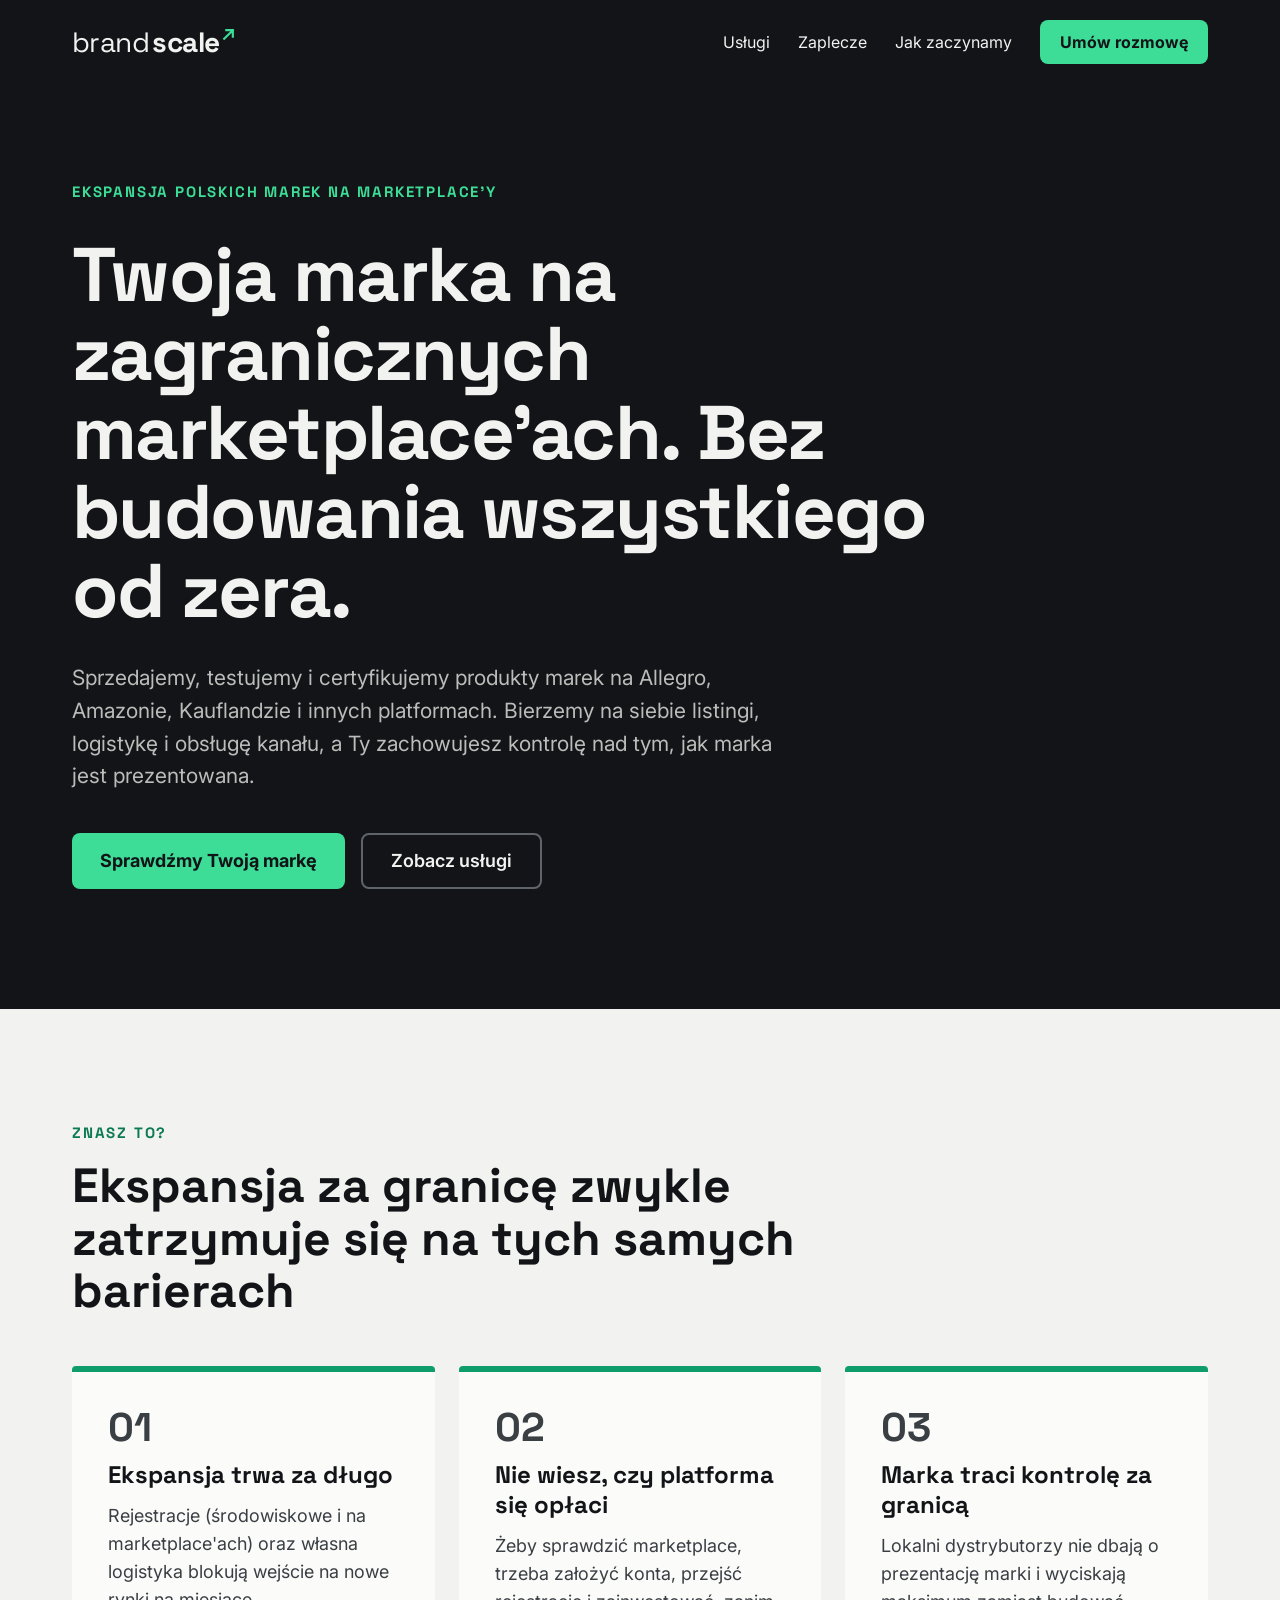
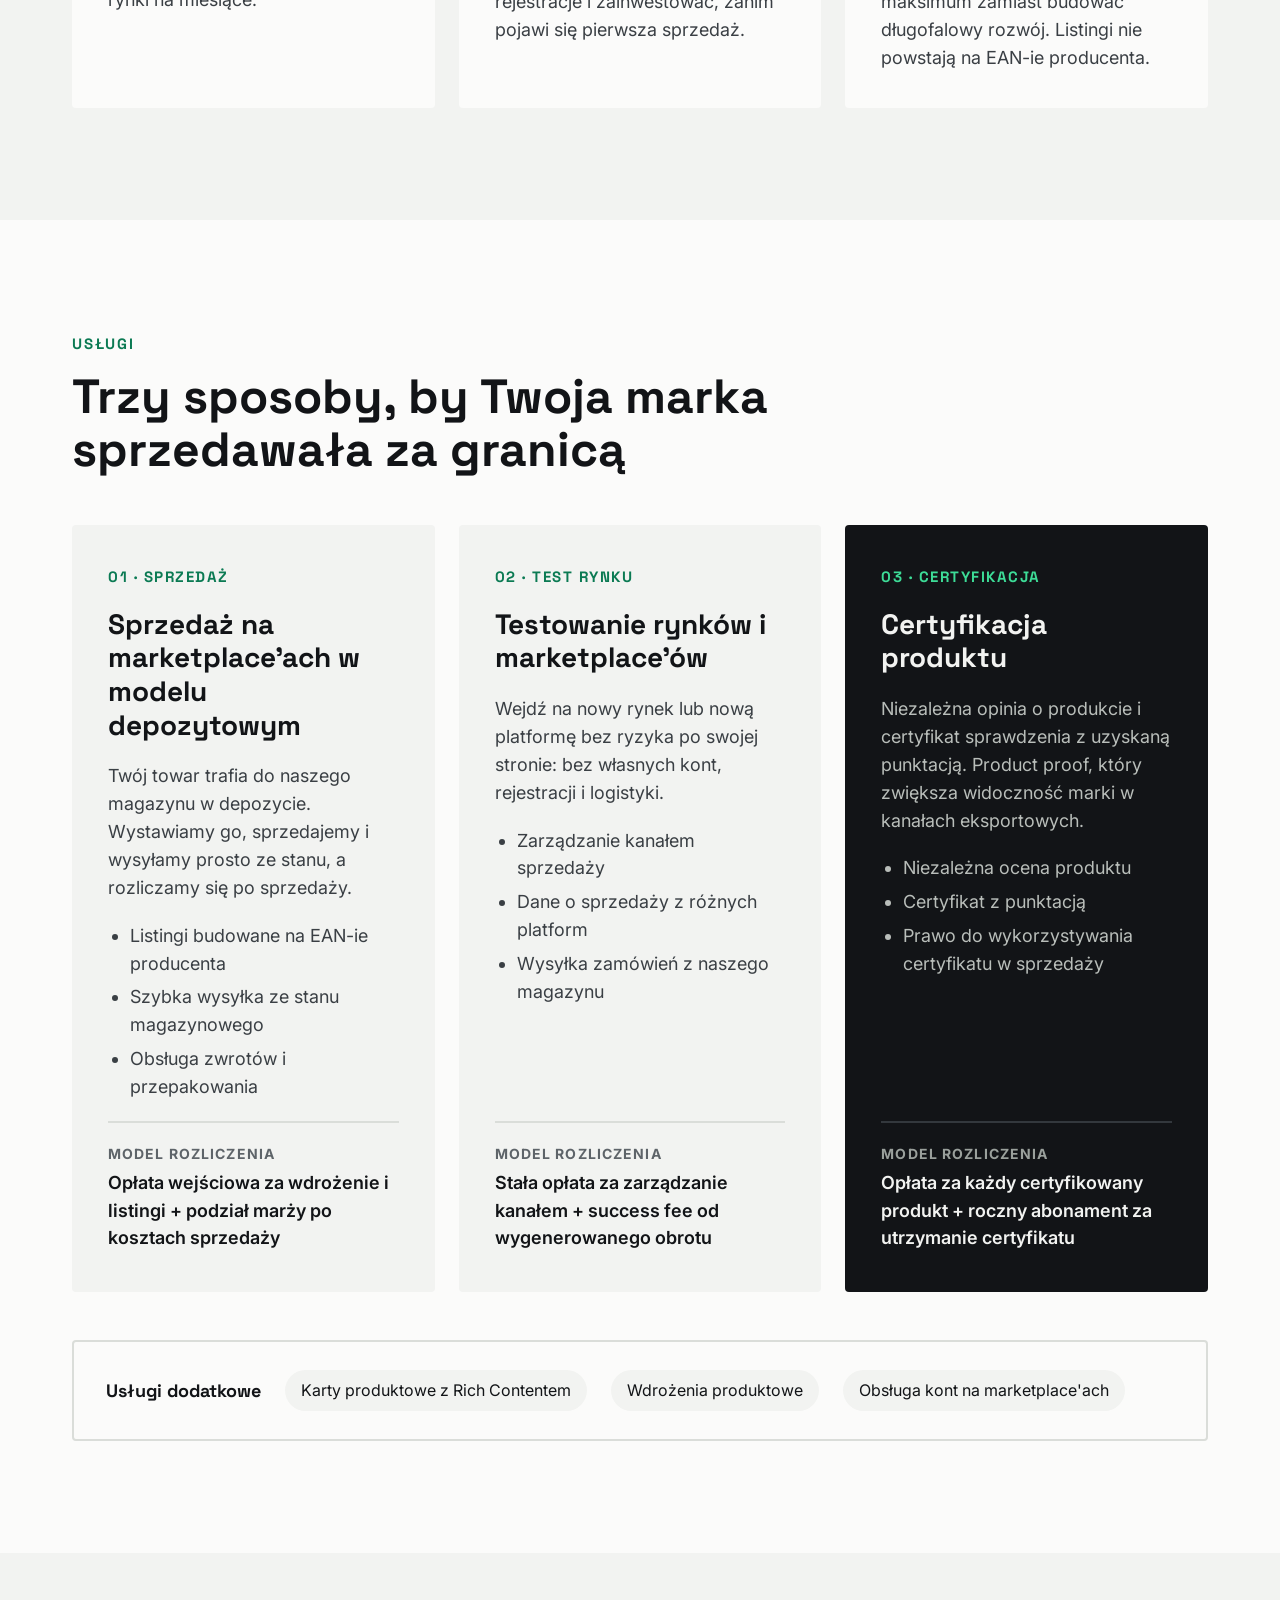
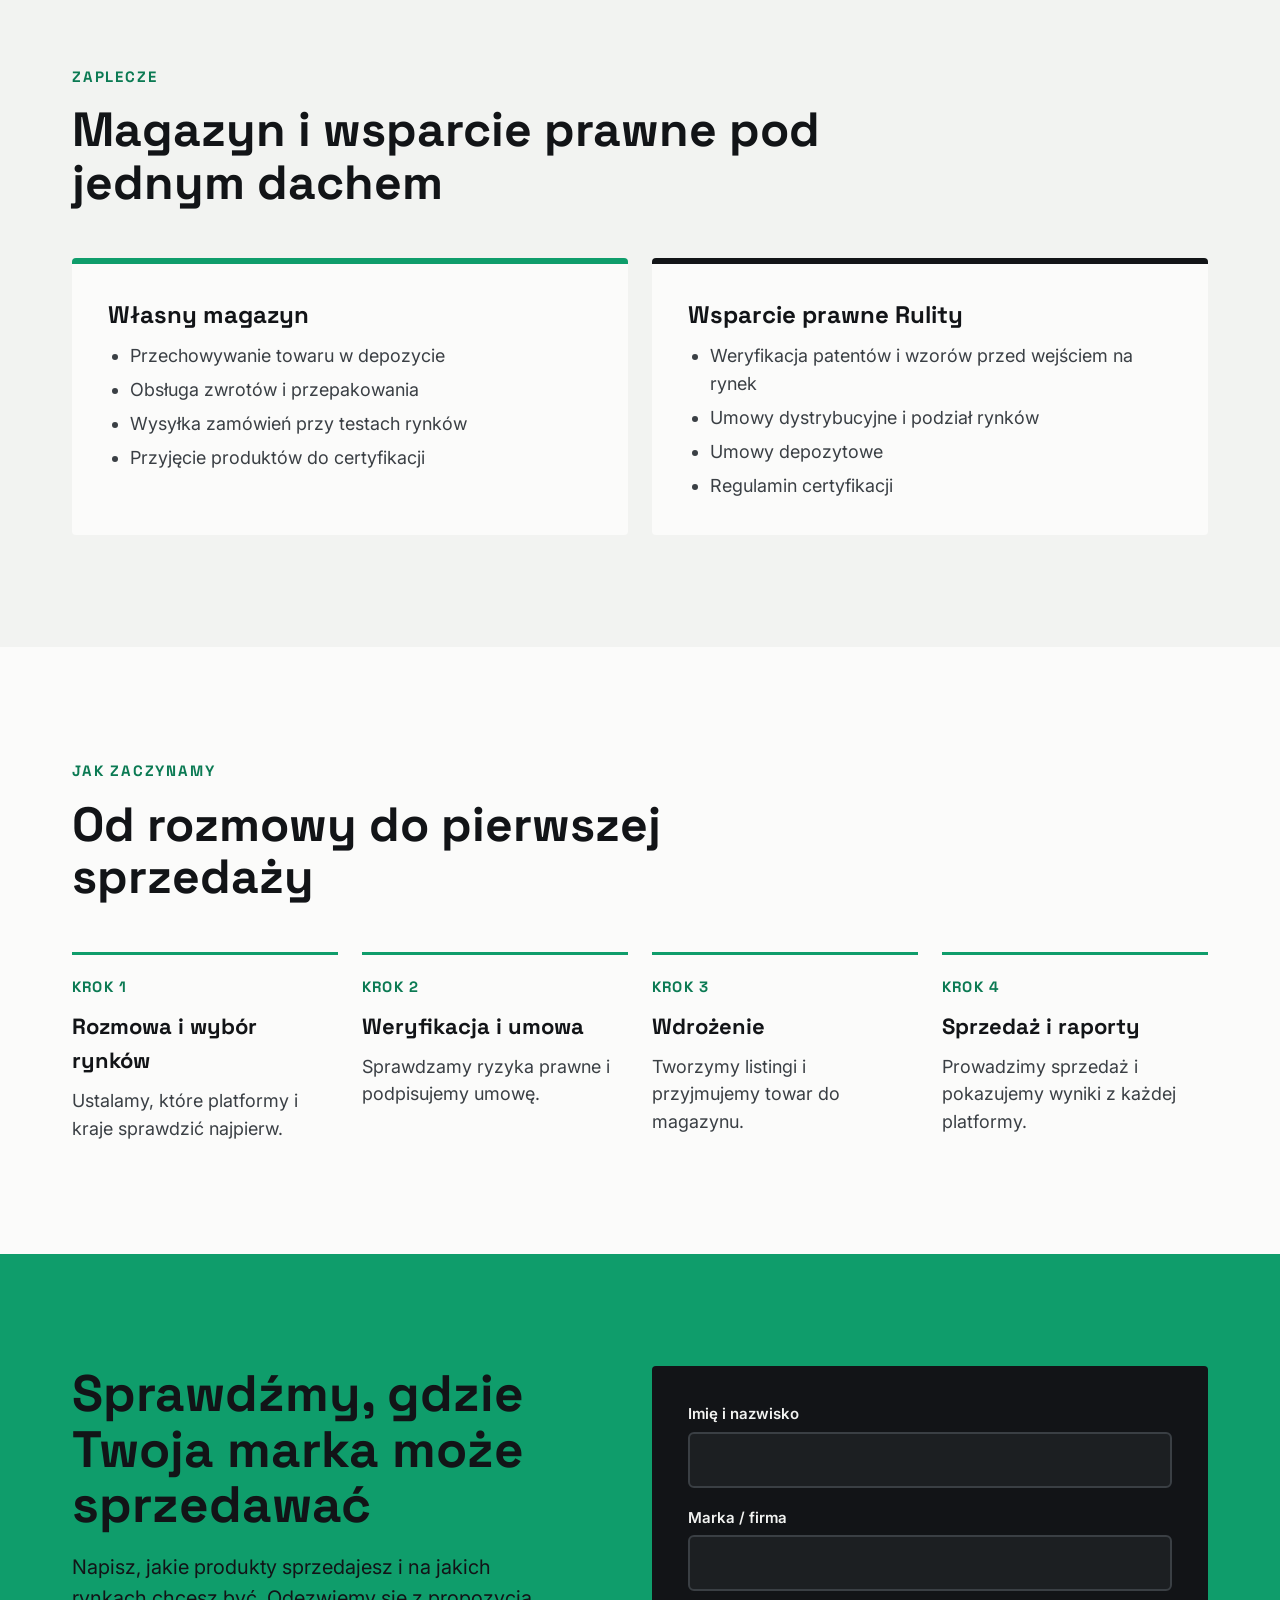
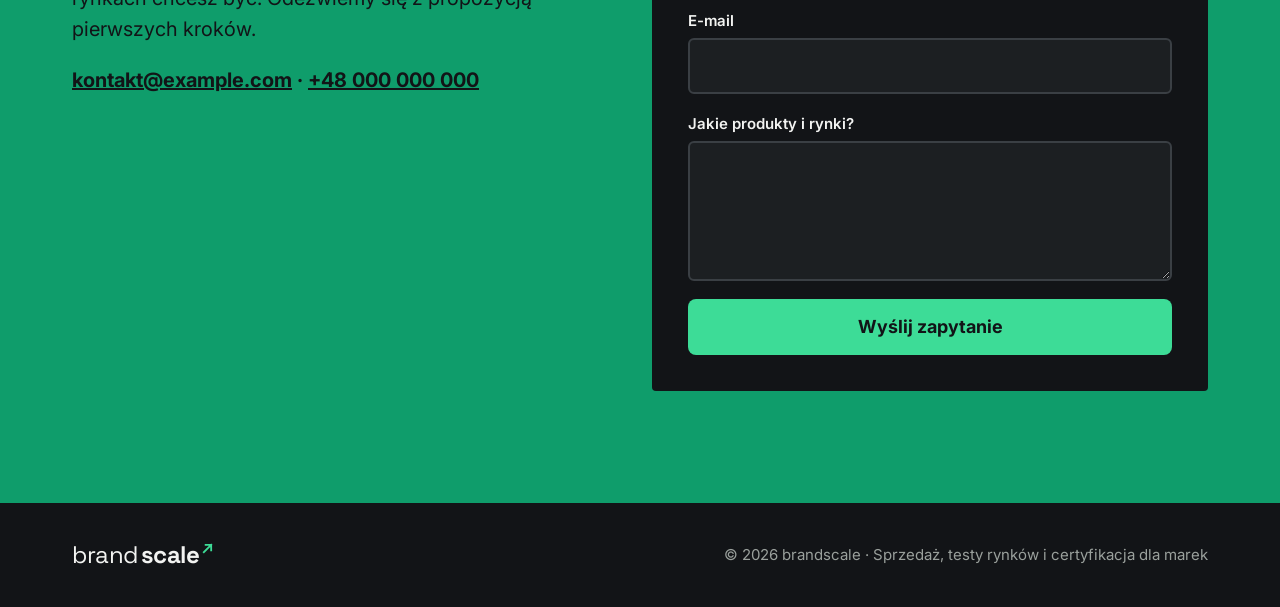
==== index.html @ 7dc653c4 "Add files via upload" ====
<!doctype html>
<html lang="pl">
<head>
  <meta charset="utf-8">
  <meta name="viewport" content="width=device-width, initial-scale=1">
  <title>brandscale – sprzedaż marek na zagranicznych marketplace'ach</title>
  <meta name="description" content="Sprzedajemy, testujemy i certyfikujemy produkty marek na Allegro, Amazonie, Kauflandzie i innych marketplace'ach. Listingi, logistyka i obsługa kanału po naszej stronie.">
  <link rel="icon" href="favicon.svg" type="image/svg+xml">
  <link rel="preconnect" href="https://fonts.googleapis.com">
  <link rel="preconnect" href="https://fonts.gstatic.com" crossorigin>
  <link rel="stylesheet" href="https://fonts.googleapis.com/css2?family=Inter:wght@400..700&family=Space+Grotesk:wght@400..700&display=swap">
  <link rel="stylesheet" href="styles.css">
</head>
<body>

<header class="site-header">
  <div class="container header-row">
    <a href="#top" class="logo" aria-label="brandscale – strona główna">
      <span class="logo-brand">brand</span><span class="logo-scale">scale</span>
      <svg class="logo-arrow" aria-hidden="true" viewBox="0 0 18 18"><path d="M3 15 L15 3 M6 3 H15 V12"/></svg>
    </a>
    <nav class="nav" aria-label="Menu główne">
      <a href="#uslugi">Usługi</a>
      <a href="#zaplecze">Zaplecze</a>
      <a href="#jak">Jak zaczynamy</a>
      <a href="#kontakt" class="btn btn-primary btn-sm">Umów rozmowę</a>
    </nav>
  </div>
</header>

<main>

  <section id="top" class="hero">
    <div class="container stack-lg">
      <p class="eyebrow eyebrow-light">Ekspansja polskich marek na marketplace'y</p>
      <h1>Twoja marka na zagranicznych marketplace'ach. Bez budowania wszystkiego od zera.</h1>
      <p class="hero-lead">Sprzedajemy, testujemy i certyfikujemy produkty marek na Allegro, Amazonie, Kauflandzie i innych platformach. Bierzemy na siebie listingi, logistykę i obsługę kanału, a Ty zachowujesz kontrolę nad tym, jak marka jest prezentowana.</p>
      <div class="btn-row">
        <a href="#kontakt" class="btn btn-primary">Sprawdźmy Twoją markę</a>
        <a href="#uslugi" class="btn btn-ghost">Zobacz usługi</a>
      </div>
    </div>
  </section>

  <section class="section" aria-labelledby="problem-h">
    <div class="container stack-xl">
      <div class="section-head">
        <p class="eyebrow">Znasz to?</p>
        <h2 id="problem-h">Ekspansja za granicę zwykle zatrzymuje się na tych samych barierach</h2>
      </div>
      <div class="grid grid-3">
        <div class="card">
          <p class="card-num">01</p>
          <h3>Ekspansja trwa za długo</h3>
          <p>Rejestracje (środowiskowe i na marketplace'ach) oraz własna logistyka blokują wejście na nowe rynki na miesiące.</p>
        </div>
        <div class="card">
          <p class="card-num">02</p>
          <h3>Nie wiesz, czy platforma się opłaci</h3>
          <p>Żeby sprawdzić marketplace, trzeba założyć konta, przejść rejestracje i zainwestować, zanim pojawi się pierwsza sprzedaż.</p>
        </div>
        <div class="card">
          <p class="card-num">03</p>
          <h3>Marka traci kontrolę za granicą</h3>
          <p>Lokalni dystrybutorzy nie dbają o prezentację marki i wyciskają maksimum zamiast budować długofalowy rozwój. Listingi nie powstają na EAN-ie producenta.</p>
        </div>
      </div>
    </div>
  </section>

  <section id="uslugi" class="section section-alt" aria-labelledby="uslugi-h">
    <div class="container stack-xl">
      <div class="section-head">
        <p class="eyebrow">Usługi</p>
        <h2 id="uslugi-h">Trzy sposoby, by Twoja marka sprzedawała za granicą</h2>
      </div>
      <div class="grid grid-3">

        <article class="service">
          <p class="service-tag">01 · Sprzedaż</p>
          <h3>Sprzedaż na marketplace'ach w modelu depozytowym</h3>
          <p>Twój towar trafia do naszego magazynu w depozycie. Wystawiamy go, sprzedajemy i wysyłamy prosto ze stanu, a rozliczamy się po sprzedaży.</p>
          <ul>
            <li>Listingi budowane na EAN-ie producenta</li>
            <li>Szybka wysyłka ze stanu magazynowego</li>
            <li>Obsługa zwrotów i przepakowania</li>
          </ul>
          <div class="pricing">
            <p class="pricing-label">Model rozliczenia</p>
            <p class="pricing-text">Opłata wejściowa za wdrożenie i listingi + podział marży po kosztach sprzedaży</p>
          </div>
        </article>

        <article class="service">
          <p class="service-tag">02 · Test rynku</p>
          <h3>Testowanie rynków i marketplace'ów</h3>
          <p>Wejdź na nowy rynek lub nową platformę bez ryzyka po swojej stronie: bez własnych kont, rejestracji i logistyki.</p>
          <ul>
            <li>Zarządzanie kanałem sprzedaży</li>
            <li>Dane o sprzedaży z różnych platform</li>
            <li>Wysyłka zamówień z naszego magazynu</li>
          </ul>
          <div class="pricing">
            <p class="pricing-label">Model rozliczenia</p>
            <p class="pricing-text">Stała opłata za zarządzanie kanałem + success fee od wygenerowanego obrotu</p>
          </div>
        </article>

        <article class="service service-dark">
          <p class="service-tag">03 · Certyfikacja</p>
          <h3>Certyfikacja produktu</h3>
          <p>Niezależna opinia o produkcie i certyfikat sprawdzenia z uzyskaną punktacją. Product proof, który zwiększa widoczność marki w kanałach eksportowych.</p>
          <ul>
            <li>Niezależna ocena produktu</li>
            <li>Certyfikat z punktacją</li>
            <li>Prawo do wykorzystywania certyfikatu w sprzedaży</li>
          </ul>
          <div class="pricing">
            <p class="pricing-label">Model rozliczenia</p>
            <p class="pricing-text">Opłata za każdy certyfikowany produkt + roczny abonament za utrzymanie certyfikatu</p>
          </div>
        </article>
      </div>

      <div class="extras">
        <p class="extras-title">Usługi dodatkowe</p>
        <p class="chip">Karty produktowe z Rich Contentem</p>
        <p class="chip">Wdrożenia produktowe</p>
        <p class="chip">Obsługa kont na marketplace'ach</p>
      </div>
    </div>
  </section>

  <section id="zaplecze" class="section" aria-labelledby="zaplecze-h">
    <div class="container stack-xl">
      <div class="section-head">
        <p class="eyebrow">Zaplecze</p>
        <h2 id="zaplecze-h">Magazyn i wsparcie prawne pod jednym dachem</h2>
      </div>
      <div class="grid grid-2">
        <div class="card">
          <h3>Własny magazyn</h3>
          <ul>
            <li>Przechowywanie towaru w depozycie</li>
            <li>Obsługa zwrotów i przepakowania</li>
            <li>Wysyłka zamówień przy testach rynków</li>
            <li>Przyjęcie produktów do certyfikacji</li>
          </ul>
        </div>
        <div class="card card-graphite">
          <h3>Wsparcie prawne Rulity</h3>
          <ul>
            <li>Weryfikacja patentów i wzorów przed wejściem na rynek</li>
            <li>Umowy dystrybucyjne i podział rynków</li>
            <li>Umowy depozytowe</li>
            <li>Regulamin certyfikacji</li>
          </ul>
        </div>
      </div>
    </div>
  </section>

  <section id="jak" class="section section-alt" aria-labelledby="jak-h">
    <div class="container stack-xl">
      <div class="section-head">
        <p class="eyebrow">Jak zaczynamy</p>
        <h2 id="jak-h">Od rozmowy do pierwszej sprzedaży</h2>
      </div>
      <ol class="steps">
        <li><span class="step-num">Krok 1</span><span class="step-title">Rozmowa i wybór rynków</span><span>Ustalamy, które platformy i kraje sprawdzić najpierw.</span></li>
        <li><span class="step-num">Krok 2</span><span class="step-title">Weryfikacja i umowa</span><span>Sprawdzamy ryzyka prawne i podpisujemy umowę.</span></li>
        <li><span class="step-num">Krok 3</span><span class="step-title">Wdrożenie</span><span>Tworzymy listingi i przyjmujemy towar do magazynu.</span></li>
        <li><span class="step-num">Krok 4</span><span class="step-title">Sprzedaż i raporty</span><span>Prowadzimy sprzedaż i pokazujemy wyniki z każdej platformy.</span></li>
      </ol>
    </div>
  </section>

  <section id="kontakt" class="contact" aria-labelledby="kontakt-h">
    <div class="container contact-row">
      <div class="contact-text">
        <h2 id="kontakt-h">Sprawdźmy, gdzie Twoja marka może sprzedawać</h2>
        <p>Napisz, jakie produkty sprzedajesz i na jakich rynkach chcesz być. Odezwiemy się z propozycją pierwszych kroków.</p>
        <p class="contact-data">
          <a href="mailto:kontakt@example.com">kontakt@example.com</a> · <a href="tel:+48000000000">+48 000 000 000</a>
        </p>
      </div>
      <!-- Formularz: wstaw adres usługi obsługującej formularze (np. Formspree) w atrybucie action. -->
      <form class="form" action="https://formspree.io/f/TWOJ_ID" method="POST">
        <div class="field">
          <label for="f-name">Imię i nazwisko</label>
          <input id="f-name" name="imie" type="text" autocomplete="name" required>
        </div>
        <div class="field">
          <label for="f-brand">Marka / firma</label>
          <input id="f-brand" name="marka" type="text" autocomplete="organization">
        </div>
        <div class="field">
          <label for="f-mail">E-mail</label>
          <input id="f-mail" name="email" type="email" autocomplete="email" required>
        </div>
        <div class="field">
          <label for="f-msg">Jakie produkty i rynki?</label>
          <textarea id="f-msg" name="wiadomosc" rows="4"></textarea>
        </div>
        <button type="submit" class="btn btn-primary">Wyślij zapytanie</button>
      </form>
    </div>
  </section>

</main>

<footer class="site-footer">
  <div class="container footer-row">
    <p class="logo logo-sm">
      <span class="logo-brand">brand</span><span class="logo-scale">scale</span>
      <svg class="logo-arrow" aria-hidden="true" viewBox="0 0 18 18"><path d="M3 15 L15 3 M6 3 H15 V12"/></svg>
    </p>
    <p>© 2026 brandscale · Sprzedaż, testy rynków i certyfikacja dla marek</p>
  </div>
</footer>

</body>
</html>
---- styles.css ----
/* brandscale – kolory i krój zgodne z księgą znaku */
:root {
  --graphite: #121417;
  --graphite-2: #1C1F22;
  --graphite-line: #33383D;
  --green: #0F9D6B;          /* zieleń marki */
  --green-text: #0B7A53;     /* zieleń do małego tekstu na jasnym tle */
  --green-on-dark: #3DDC97;  /* zieleń na ciemnym */
  --bg: #F2F3F1;
  --surface: #FBFBFA;
  --line: #DADDD9;
  --text: #121417;
  --text-2: #3A3F44;
  --muted: #5E6469;
  --muted-on-dark: #B9BEBA;
  --font-head: 'Space Grotesk', system-ui, sans-serif;
  --font-body: 'Inter', system-ui, sans-serif;
}

*, *::before, *::after { box-sizing: border-box; }
html { scroll-behavior: smooth; }
body {
  margin: 0;
  background: var(--bg);
  color: var(--text);
  font-family: var(--font-body);
  font-size: 18px;
  line-height: 1.55;
}
h1, h2, h3 { font-family: var(--font-head); font-weight: 700; margin: 0; }
p { margin: 0; }
a { color: var(--green-text); }
a:hover { color: var(--graphite); }
ul { margin: 0; padding-left: 22px; display: flex; flex-direction: column; gap: 6px; }

.container { max-width: 1200px; margin: 0 auto; padding: 0 32px; }
.stack-lg { display: flex; flex-direction: column; gap: 32px; }
.stack-xl { display: flex; flex-direction: column; gap: 48px; }

/* Logo */
.logo {
  display: inline-flex; align-items: flex-start; gap: 3px;
  font-family: var(--font-head); font-size: 28px; line-height: 1;
  letter-spacing: -0.02em; color: var(--bg); text-decoration: none;
}
.logo:hover { color: var(--bg); }
.logo-brand { font-weight: 400; }
.logo-scale { font-weight: 700; }
.logo-arrow { width: 13px; height: 13px; }
.logo-arrow path { stroke: var(--green-on-dark); stroke-width: 3; fill: none; stroke-linecap: square; }
.logo-sm { font-size: 24px; }
.logo-sm .logo-arrow { width: 11px; height: 11px; }

/* Header */
.site-header { background: var(--graphite); color: var(--bg); position: sticky; top: 0; z-index: 10; }
.header-row { padding-top: 20px; padding-bottom: 20px; display: flex; flex-wrap: wrap; align-items: center; justify-content: space-between; gap: 16px 32px; }
.nav { display: flex; flex-wrap: wrap; align-items: center; gap: 8px 28px; font-size: 16px; }
.nav a { color: var(--bg); text-decoration: none; }
.nav a:hover { color: var(--green-on-dark); }

/* Buttons */
.btn {
  display: inline-flex; align-items: center; justify-content: center;
  min-height: 56px; padding: 0 28px; border-radius: 8px; border: 0;
  font: inherit; font-weight: 700; text-decoration: none; cursor: pointer;
}
.btn-sm { min-height: 44px; padding: 0 20px; }
.btn-primary, .nav a.btn-primary { background: var(--green-on-dark); color: var(--graphite); }
.btn-primary:hover, .nav a.btn-primary:hover { background: #2FC484; color: var(--graphite); }
.btn-ghost { border: 2px solid var(--muted); color: var(--bg); font-weight: 600; }
.btn-ghost:hover { border-color: var(--green-on-dark); color: var(--bg); }
.btn-row { display: flex; flex-wrap: wrap; gap: 16px; padding-top: 8px; }
.btn:focus-visible, a:focus-visible, input:focus-visible, textarea:focus-visible {
  outline: 3px solid var(--green-on-dark); outline-offset: 2px;
}

/* Hero */
.hero { background: var(--graphite); color: var(--bg); padding: 96px 0 120px; }
.hero h1 { max-width: 960px; font-size: clamp(40px, 6vw, 76px); line-height: 1.04; letter-spacing: -0.02em; }
.hero-lead { max-width: 720px; font-size: 21px; color: var(--muted-on-dark); }

/* Sections */
.section { padding: 112px 0; }
.section-alt { background: var(--surface); }
.section-head { display: flex; flex-direction: column; gap: 16px; max-width: 760px; }
.section-head h2 { font-size: clamp(32px, 4vw, 48px); line-height: 1.1; }
.eyebrow {
  font-family: var(--font-head); font-size: 15px; font-weight: 700;
  letter-spacing: 0.12em; text-transform: uppercase; color: var(--green-text);
}
.eyebrow-light { color: var(--green-on-dark); }

/* Grids */
.grid { display: grid; gap: 24px; }
.grid-3 { grid-template-columns: repeat(auto-fit, minmax(300px, 1fr)); }
.grid-2 { grid-template-columns: repeat(auto-fit, minmax(320px, 1fr)); }

/* Cards */
.card {
  background: var(--surface); padding: 36px; border-radius: 4px;
  border-top: 6px solid var(--green); display: flex; flex-direction: column; gap: 12px;
}
.section-alt .card { background: var(--bg); }
.card h3 { font-size: 24px; line-height: 1.25; }
.card p, .card ul { color: var(--text-2); }
.card-num { font-family: var(--font-head); font-size: 40px; font-weight: 700; color: var(--green-text); line-height: 1; }
.card-graphite { border-top-color: var(--graphite); }

/* Services */
.service {
  background: var(--bg); padding: 40px 36px; border-radius: 4px;
  display: flex; flex-direction: column; gap: 20px;
}
.service h3 { font-size: 28px; line-height: 1.2; }
.service p, .service ul { color: var(--text-2); }
.service-tag {
  font-family: var(--font-head); font-size: 15px; font-weight: 700;
  letter-spacing: 0.1em; text-transform: uppercase; color: var(--green-text) !important;
}
.pricing { margin-top: auto; padding-top: 20px; border-top: 2px solid var(--line); display: flex; flex-direction: column; gap: 4px; }
.pricing-label { font-size: 14px; font-weight: 700; letter-spacing: 0.08em; text-transform: uppercase; color: var(--muted) !important; }
.pricing-text { font-weight: 600; color: var(--text) !important; }

.service-dark { background: var(--graphite); color: var(--bg); }
.service-dark p, .service-dark ul { color: var(--muted-on-dark); }
.service-dark .service-tag { color: var(--green-on-dark) !important; }
.service-dark .pricing { border-top-color: var(--graphite-line); }
.service-dark .pricing-label { color: #9AA09C !important; }
.service-dark .pricing-text { color: var(--bg) !important; }

.extras {
  display: flex; flex-wrap: wrap; align-items: center; gap: 16px 24px;
  padding: 28px 32px; border: 2px solid var(--line); border-radius: 4px;
}
.extras-title { font-family: var(--font-head); font-weight: 700; }
.chip { padding: 8px 16px; background: var(--bg); border-radius: 999px; font-size: 16px; }

/* Steps */
.steps {
  margin: 0; padding: 0; list-style: none;
  display: grid; grid-template-columns: repeat(auto-fit, minmax(240px, 1fr)); gap: 24px;
}
.steps li { display: flex; flex-direction: column; gap: 10px; padding-top: 20px; border-top: 3px solid var(--green); color: var(--text-2); }
.step-num { font-family: var(--font-head); font-size: 15px; font-weight: 700; color: var(--green-text); text-transform: uppercase; letter-spacing: 0.08em; }
.step-title { font-family: var(--font-head); font-size: 22px; font-weight: 700; color: var(--text); }

/* Contact */
.contact { background: var(--green); color: var(--graphite); padding: 112px 0; }
.contact-row { display: flex; flex-wrap: wrap; gap: 48px 64px; }
.contact-text { flex: 1 1 380px; display: flex; flex-direction: column; gap: 20px; }
.contact-text h2 { font-size: clamp(32px, 4vw, 52px); line-height: 1.08; }
.contact-text p { font-size: 20px; max-width: 480px; }
.contact-data { font-weight: 700; }
.contact-data a { color: var(--graphite); }

.form {
  flex: 1 1 420px; background: var(--graphite); color: var(--bg);
  padding: 36px; border-radius: 4px; display: flex; flex-direction: column; gap: 18px;
}
.field { display: flex; flex-direction: column; gap: 6px; }
.field label { font-size: 15px; font-weight: 600; }
.field input, .field textarea {
  min-height: 48px; padding: 12px 14px; border: 2px solid var(--text-2); border-radius: 6px;
  background: var(--graphite-2); color: var(--bg); font: inherit;
}
.field textarea { resize: vertical; }

/* Footer */
.site-footer { background: var(--graphite); color: #9AA09C; }
.footer-row { padding-top: 40px; padding-bottom: 40px; display: flex; flex-wrap: wrap; align-items: center; justify-content: space-between; gap: 16px; font-size: 15px; }

@media (max-width: 600px) {
  .container { padding: 0 20px; }
  .hero { padding: 64px 0 80px; }
  .section, .contact { padding: 72px 0; }
  .card, .service, .form { padding: 28px 24px; }
}

@media (prefers-reduced-motion: reduce) {
  html { scroll-behavior: auto; }
}
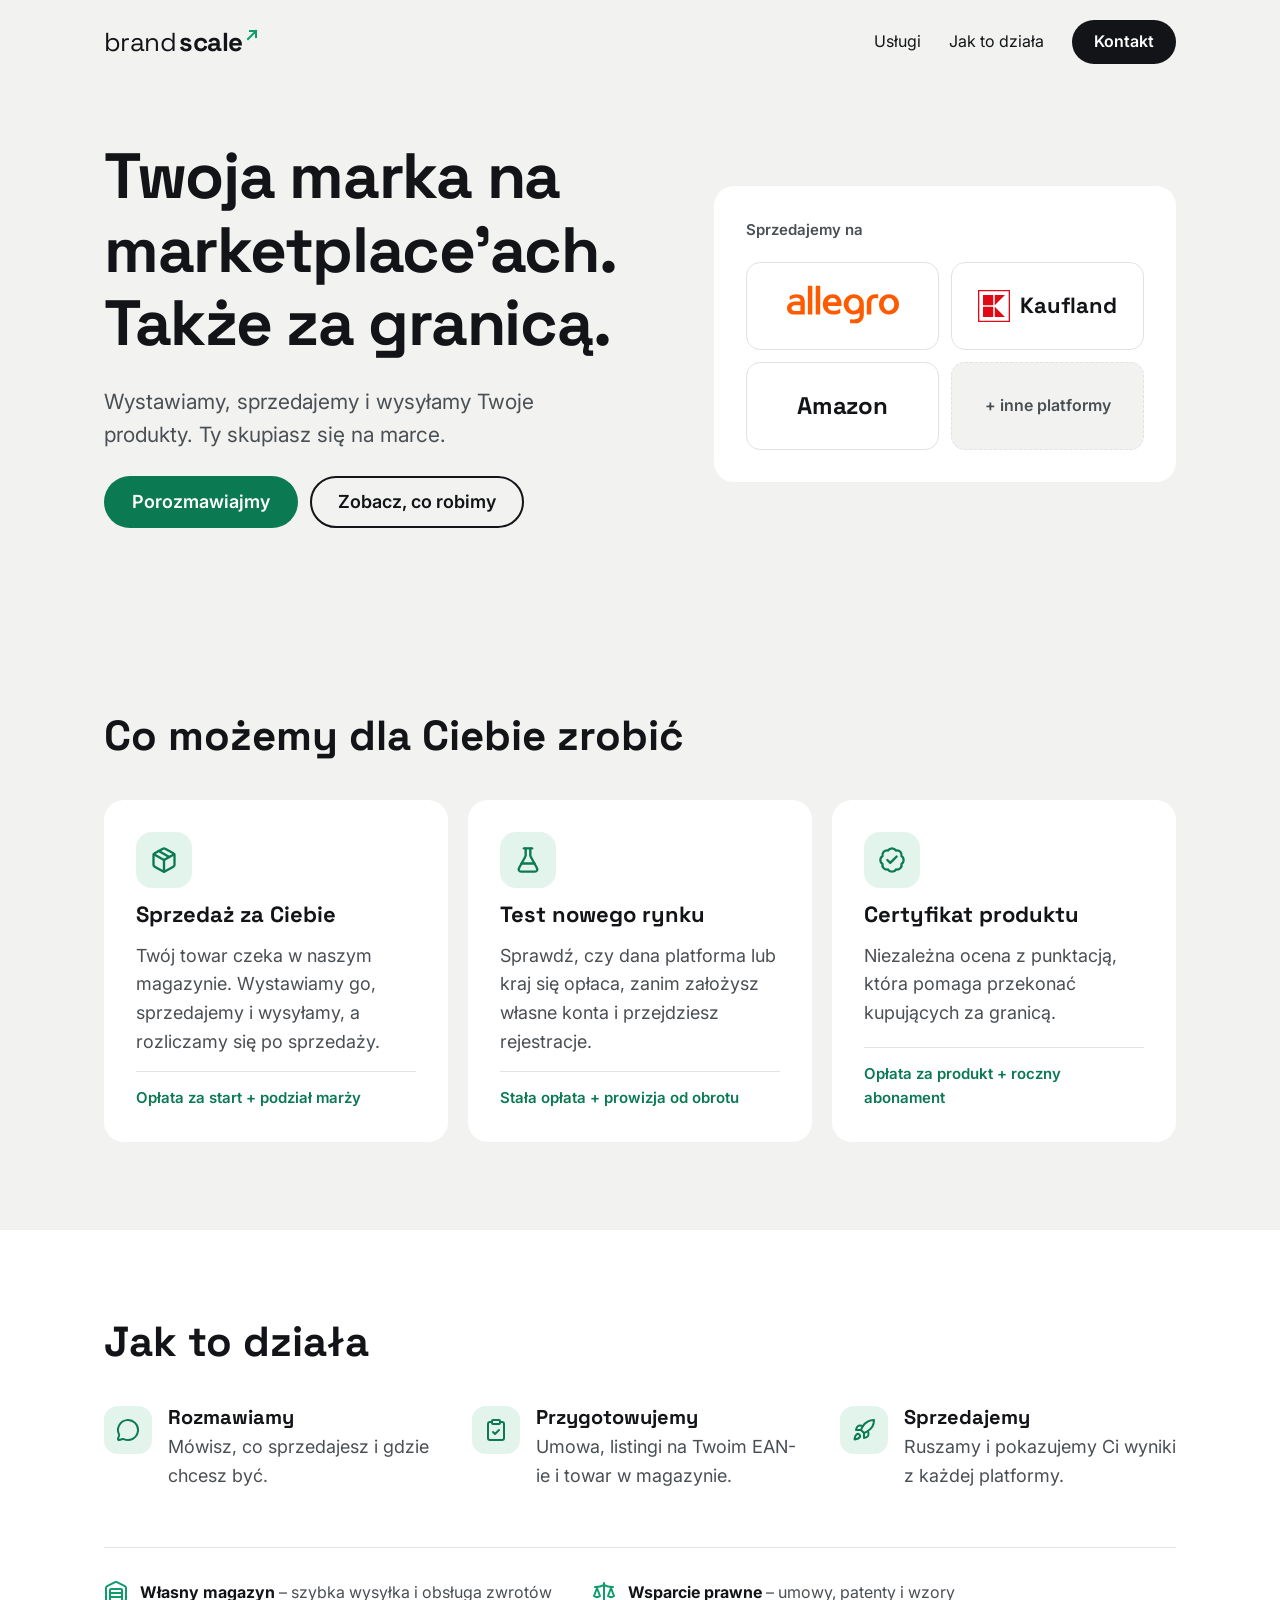
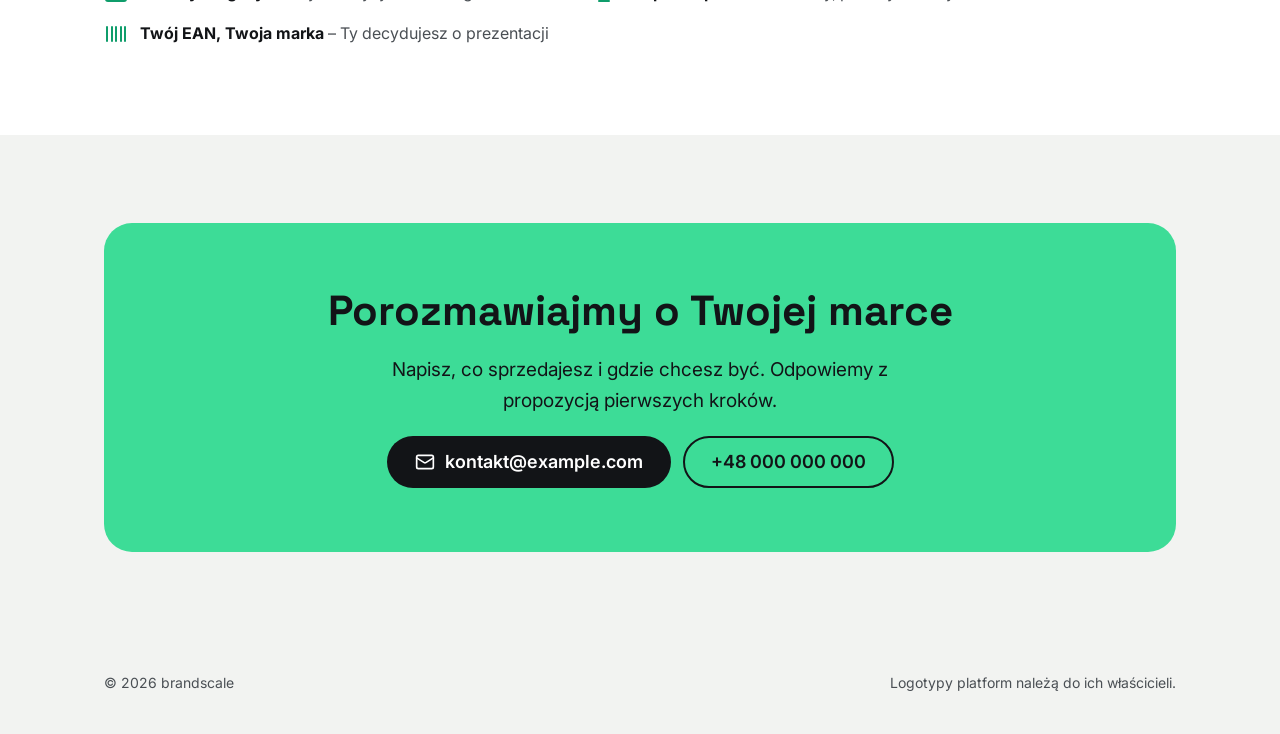
==== commit 85c76c7c: "Add files via upload" ====
--- a/index.html
+++ b/index.html
@@ -3,8 +3,8 @@
 <head>
   <meta charset="utf-8">
   <meta name="viewport" content="width=device-width, initial-scale=1">
-  <title>brandscale – sprzedaż marek na zagranicznych marketplace'ach</title>
-  <meta name="description" content="Sprzedajemy, testujemy i certyfikujemy produkty marek na Allegro, Amazonie, Kauflandzie i innych marketplace'ach. Listingi, logistyka i obsługa kanału po naszej stronie.">
+  <title>brandscale – Twoja marka na marketplace'ach</title>
+  <meta name="description" content="Wystawiamy, sprzedajemy i wysyłamy produkty Twojej marki na Allegro, Kauflandzie, Amazonie i innych marketplace'ach, także za granicą.">
   <link rel="icon" href="favicon.svg" type="image/svg+xml">
   <link rel="preconnect" href="https://fonts.googleapis.com">
   <link rel="preconnect" href="https://fonts.gstatic.com" crossorigin>
@@ -13,209 +13,150 @@
 </head>
 <body>
 
-<header class="site-header">
-  <div class="container header-row">
-    <a href="#top" class="logo" aria-label="brandscale – strona główna">
-      <span class="logo-brand">brand</span><span class="logo-scale">scale</span>
+<header class="header">
+  <div class="wrap header-row">
+    <a href="#" class="logo" aria-label="brandscale – strona główna">
+      <span class="logo-light">brand</span><span class="logo-bold">scale</span>
       <svg class="logo-arrow" aria-hidden="true" viewBox="0 0 18 18"><path d="M3 15 L15 3 M6 3 H15 V12"/></svg>
     </a>
-    <nav class="nav" aria-label="Menu główne">
+    <nav class="nav" aria-label="Menu">
       <a href="#uslugi">Usługi</a>
-      <a href="#zaplecze">Zaplecze</a>
-      <a href="#jak">Jak zaczynamy</a>
-      <a href="#kontakt" class="btn btn-primary btn-sm">Umów rozmowę</a>
+      <a href="#jak">Jak to działa</a>
+      <a href="#kontakt" class="btn btn-dark btn-small">Kontakt</a>
     </nav>
   </div>
 </header>
 
 <main>
 
-  <section id="top" class="hero">
-    <div class="container stack-lg">
-      <p class="eyebrow eyebrow-light">Ekspansja polskich marek na marketplace'y</p>
-      <h1>Twoja marka na zagranicznych marketplace'ach. Bez budowania wszystkiego od zera.</h1>
-      <p class="hero-lead">Sprzedajemy, testujemy i certyfikujemy produkty marek na Allegro, Amazonie, Kauflandzie i innych platformach. Bierzemy na siebie listingi, logistykę i obsługę kanału, a Ty zachowujesz kontrolę nad tym, jak marka jest prezentowana.</p>
-      <div class="btn-row">
-        <a href="#kontakt" class="btn btn-primary">Sprawdźmy Twoją markę</a>
-        <a href="#uslugi" class="btn btn-ghost">Zobacz usługi</a>
+  <section class="hero">
+    <div class="wrap hero-row">
+      <div class="hero-text">
+        <h1>Twoja marka na marketplace'ach. Także za granicą.</h1>
+        <p class="lead">Wystawiamy, sprzedajemy i wysyłamy Twoje produkty. Ty skupiasz się na marce.</p>
+        <div class="buttons">
+          <a href="#kontakt" class="btn btn-green">Porozmawiajmy</a>
+          <a href="#uslugi" class="btn btn-outline">Zobacz, co robimy</a>
+        </div>
+      </div>
+      <div class="platforms" aria-labelledby="platforms-h">
+        <p id="platforms-h" class="platforms-title">Sprzedajemy na</p>
+        <ul class="platform-list">
+          <li class="platform"><img src="assets/marketplaces/allegro.svg" alt="Allegro" class="platform-wordmark"></li>
+          <li class="platform"><img src="assets/marketplaces/kaufland.svg" alt="" class="platform-mark"><span class="platform-name">Kaufland</span></li>
+          <li class="platform"><span class="platform-name platform-name-lg">Amazon</span></li>
+          <li class="platform platform-more"><span>+ inne platformy</span></li>
+        </ul>
       </div>
     </div>
   </section>
 
-  <section class="section" aria-labelledby="problem-h">
-    <div class="container stack-xl">
-      <div class="section-head">
-        <p class="eyebrow">Znasz to?</p>
-        <h2 id="problem-h">Ekspansja za granicę zwykle zatrzymuje się na tych samych barierach</h2>
-      </div>
-      <div class="grid grid-3">
-        <div class="card">
-          <p class="card-num">01</p>
-          <h3>Ekspansja trwa za długo</h3>
-          <p>Rejestracje (środowiskowe i na marketplace'ach) oraz własna logistyka blokują wejście na nowe rynki na miesiące.</p>
-        </div>
-        <div class="card">
-          <p class="card-num">02</p>
-          <h3>Nie wiesz, czy platforma się opłaci</h3>
-          <p>Żeby sprawdzić marketplace, trzeba założyć konta, przejść rejestracje i zainwestować, zanim pojawi się pierwsza sprzedaż.</p>
-        </div>
-        <div class="card">
-          <p class="card-num">03</p>
-          <h3>Marka traci kontrolę za granicą</h3>
-          <p>Lokalni dystrybutorzy nie dbają o prezentację marki i wyciskają maksimum zamiast budować długofalowy rozwój. Listingi nie powstają na EAN-ie producenta.</p>
-        </div>
+  <section id="uslugi" class="section">
+    <div class="wrap">
+      <h2>Co możemy dla Ciebie zrobić</h2>
+      <div class="services">
+
+        <article class="service">
+          <span class="icon" aria-hidden="true">
+            <svg viewBox="0 0 24 24"><path d="M11 21.73a2 2 0 0 0 2 0l7-4A2 2 0 0 0 21 16V8a2 2 0 0 0-1-1.73l-7-4a2 2 0 0 0-2 0l-7 4A2 2 0 0 0 3 8v8a2 2 0 0 0 1 1.73z"/><path d="M12 22V12"/><polyline points="3.29 7 12 12 20.71 7"/><path d="m7.5 4.27 9 5.15"/></svg>
+          </span>
+          <h3>Sprzedaż za Ciebie</h3>
+          <p>Twój towar czeka w naszym magazynie. Wystawiamy go, sprzedajemy i wysyłamy, a rozliczamy się po sprzedaży.</p>
+          <p class="price">Opłata za start + podział marży</p>
+        </article>
+
+        <article class="service">
+          <span class="icon" aria-hidden="true">
+            <svg viewBox="0 0 24 24"><path d="M14 2v6a2 2 0 0 0 .245.96l5.51 10.08A2 2 0 0 1 18 22H6a2 2 0 0 1-1.755-2.96l5.51-10.08A2 2 0 0 0 10 8V2"/><path d="M6.453 15h11.094"/><path d="M8.5 2h7"/></svg>
+          </span>
+          <h3>Test nowego rynku</h3>
+          <p>Sprawdź, czy dana platforma lub kraj się opłaca, zanim założysz własne konta i przejdziesz rejestracje.</p>
+          <p class="price">Stała opłata + prowizja od obrotu</p>
+        </article>
+
+        <article class="service">
+          <span class="icon" aria-hidden="true">
+            <svg viewBox="0 0 24 24"><path d="M3.85 8.62a4 4 0 0 1 4.78-4.77 4 4 0 0 1 6.74 0 4 4 0 0 1 4.78 4.78 4 4 0 0 1 0 6.74 4 4 0 0 1-4.77 4.78 4 4 0 0 1-6.75 0 4 4 0 0 1-4.78-4.77 4 4 0 0 1 0-6.76Z"/><path d="m16 9-5.5 5.5L8 12"/></svg>
+          </span>
+          <h3>Certyfikat produktu</h3>
+          <p>Niezależna ocena z punktacją, która pomaga przekonać kupujących za granicą.</p>
+          <p class="price">Opłata za produkt + roczny abonament</p>
+        </article>
+
       </div>
     </div>
   </section>
 
-  <section id="uslugi" class="section section-alt" aria-labelledby="uslugi-h">
-    <div class="container stack-xl">
-      <div class="section-head">
-        <p class="eyebrow">Usługi</p>
-        <h2 id="uslugi-h">Trzy sposoby, by Twoja marka sprzedawała za granicą</h2>
-      </div>
-      <div class="grid grid-3">
+  <section id="jak" class="section section-white">
+    <div class="wrap">
+      <h2>Jak to działa</h2>
+      <ol class="steps">
+        <li class="step">
+          <span class="icon icon-small" aria-hidden="true">
+            <svg viewBox="0 0 24 24"><path d="M2.992 16.342a2 2 0 0 1 .094 1.167l-1.065 3.29a1 1 0 0 0 1.236 1.168l3.413-.998a2 2 0 0 1 1.099.092 10 10 0 1 0-4.777-4.719"/></svg>
+          </span>
+          <div>
+            <h3>Rozmawiamy</h3>
+            <p>Mówisz, co sprzedajesz i gdzie chcesz być.</p>
+          </div>
+        </li>
+        <li class="step">
+          <span class="icon icon-small" aria-hidden="true">
+            <svg viewBox="0 0 24 24"><rect width="8" height="4" x="8" y="2" rx="1" ry="1"/><path d="M16 4h2a2 2 0 0 1 2 2v14a2 2 0 0 1-2 2H6a2 2 0 0 1-2-2V6a2 2 0 0 1 2-2h2"/><path d="m9 14 2 2 4-4"/></svg>
+          </span>
+          <div>
+            <h3>Przygotowujemy</h3>
+            <p>Umowa, listingi na Twoim EAN-ie i towar w magazynie.</p>
+          </div>
+        </li>
+        <li class="step">
+          <span class="icon icon-small" aria-hidden="true">
+            <svg viewBox="0 0 24 24"><path d="M12 15v5s3.03-.55 4-2c1.08-1.62 0-5 0-5"/><path d="M4.5 16.5c-1.5 1.26-2 5-2 5s3.74-.5 5-2c.71-.84.7-2.13-.09-2.91a2.18 2.18 0 0 0-2.91-.09"/><path d="M9 12a22 22 0 0 1 2-3.95A12.88 12.88 0 0 1 22 2c0 2.72-.78 7.5-6 11a22.4 22.4 0 0 1-4 2z"/><path d="M9 12H4s.55-3.03 2-4c1.62-1.08 5 .05 5 .05"/></svg>
+          </span>
+          <div>
+            <h3>Sprzedajemy</h3>
+            <p>Ruszamy i pokazujemy Ci wyniki z każdej platformy.</p>
+          </div>
+        </li>
+      </ol>
 
-        <article class="service">
-          <p class="service-tag">01 · Sprzedaż</p>
-          <h3>Sprzedaż na marketplace'ach w modelu depozytowym</h3>
-          <p>Twój towar trafia do naszego magazynu w depozycie. Wystawiamy go, sprzedajemy i wysyłamy prosto ze stanu, a rozliczamy się po sprzedaży.</p>
-          <ul>
-            <li>Listingi budowane na EAN-ie producenta</li>
-            <li>Szybka wysyłka ze stanu magazynowego</li>
-            <li>Obsługa zwrotów i przepakowania</li>
-          </ul>
-          <div class="pricing">
-            <p class="pricing-label">Model rozliczenia</p>
-            <p class="pricing-text">Opłata wejściowa za wdrożenie i listingi + podział marży po kosztach sprzedaży</p>
-          </div>
-        </article>
-
-        <article class="service">
-          <p class="service-tag">02 · Test rynku</p>
-          <h3>Testowanie rynków i marketplace'ów</h3>
-          <p>Wejdź na nowy rynek lub nową platformę bez ryzyka po swojej stronie: bez własnych kont, rejestracji i logistyki.</p>
-          <ul>
-            <li>Zarządzanie kanałem sprzedaży</li>
-            <li>Dane o sprzedaży z różnych platform</li>
-            <li>Wysyłka zamówień z naszego magazynu</li>
-          </ul>
-          <div class="pricing">
-            <p class="pricing-label">Model rozliczenia</p>
-            <p class="pricing-text">Stała opłata za zarządzanie kanałem + success fee od wygenerowanego obrotu</p>
-          </div>
-        </article>
-
-        <article class="service service-dark">
-          <p class="service-tag">03 · Certyfikacja</p>
-          <h3>Certyfikacja produktu</h3>
-          <p>Niezależna opinia o produkcie i certyfikat sprawdzenia z uzyskaną punktacją. Product proof, który zwiększa widoczność marki w kanałach eksportowych.</p>
-          <ul>
-            <li>Niezależna ocena produktu</li>
-            <li>Certyfikat z punktacją</li>
-            <li>Prawo do wykorzystywania certyfikatu w sprzedaży</li>
-          </ul>
-          <div class="pricing">
-            <p class="pricing-label">Model rozliczenia</p>
-            <p class="pricing-text">Opłata za każdy certyfikowany produkt + roczny abonament za utrzymanie certyfikatu</p>
-          </div>
-        </article>
-      </div>
-
-      <div class="extras">
-        <p class="extras-title">Usługi dodatkowe</p>
-        <p class="chip">Karty produktowe z Rich Contentem</p>
-        <p class="chip">Wdrożenia produktowe</p>
-        <p class="chip">Obsługa kont na marketplace'ach</p>
-      </div>
+      <ul class="perks">
+        <li>
+          <svg class="perk-icon" aria-hidden="true" viewBox="0 0 24 24"><path d="M18 21V10a1 1 0 0 0-1-1H7a1 1 0 0 0-1 1v11"/><path d="M22 19a2 2 0 0 1-2 2H4a2 2 0 0 1-2-2V8a2 2 0 0 1 1.132-1.803l7.95-3.974a2 2 0 0 1 1.837 0l7.948 3.974A2 2 0 0 1 22 8z"/><path d="M6 13h12"/><path d="M6 17h12"/></svg>
+          <span><b>Własny magazyn</b> – szybka wysyłka i obsługa zwrotów</span>
+        </li>
+        <li>
+          <svg class="perk-icon" aria-hidden="true" viewBox="0 0 24 24"><path d="M12 3v18"/><path d="m19 8 3 8a5 5 0 0 1-6 0zV7"/><path d="M3 7h1a17 17 0 0 0 8-2 17 17 0 0 0 8 2h1"/><path d="m5 8 3 8a5 5 0 0 1-6 0zV7"/><path d="M7 21h10"/></svg>
+          <span><b>Wsparcie prawne</b> – umowy, patenty i wzory</span>
+        </li>
+        <li>
+          <svg class="perk-icon" aria-hidden="true" viewBox="0 0 24 24"><path d="M3 5v14"/><path d="M8 5v14"/><path d="M12 5v14"/><path d="M17 5v14"/><path d="M21 5v14"/></svg>
+          <span><b>Twój EAN, Twoja marka</b> – Ty decydujesz o prezentacji</span>
+        </li>
+      </ul>
     </div>
   </section>
 
-  <section id="zaplecze" class="section" aria-labelledby="zaplecze-h">
-    <div class="container stack-xl">
-      <div class="section-head">
-        <p class="eyebrow">Zaplecze</p>
-        <h2 id="zaplecze-h">Magazyn i wsparcie prawne pod jednym dachem</h2>
+  <section id="kontakt" class="contact">
+    <div class="wrap contact-box">
+      <h2>Porozmawiajmy o Twojej marce</h2>
+      <p>Napisz, co sprzedajesz i gdzie chcesz być. Odpowiemy z propozycją pierwszych kroków.</p>
+      <div class="buttons buttons-center">
+        <a href="mailto:kontakt@example.com" class="btn btn-dark">
+          <svg class="btn-icon" aria-hidden="true" viewBox="0 0 24 24"><path d="m22 7-8.991 5.727a2 2 0 0 1-2.009 0L2 7"/><rect x="2" y="4" width="20" height="16" rx="2"/></svg>
+          kontakt@example.com
+        </a>
+        <a href="tel:+48000000000" class="btn btn-outline-dark">+48 000 000 000</a>
       </div>
-      <div class="grid grid-2">
-        <div class="card">
-          <h3>Własny magazyn</h3>
-          <ul>
-            <li>Przechowywanie towaru w depozycie</li>
-            <li>Obsługa zwrotów i przepakowania</li>
-            <li>Wysyłka zamówień przy testach rynków</li>
-            <li>Przyjęcie produktów do certyfikacji</li>
-          </ul>
-        </div>
-        <div class="card card-graphite">
-          <h3>Wsparcie prawne Rulity</h3>
-          <ul>
-            <li>Weryfikacja patentów i wzorów przed wejściem na rynek</li>
-            <li>Umowy dystrybucyjne i podział rynków</li>
-            <li>Umowy depozytowe</li>
-            <li>Regulamin certyfikacji</li>
-          </ul>
-        </div>
-      </div>
-    </div>
-  </section>
-
-  <section id="jak" class="section section-alt" aria-labelledby="jak-h">
-    <div class="container stack-xl">
-      <div class="section-head">
-        <p class="eyebrow">Jak zaczynamy</p>
-        <h2 id="jak-h">Od rozmowy do pierwszej sprzedaży</h2>
-      </div>
-      <ol class="steps">
-        <li><span class="step-num">Krok 1</span><span class="step-title">Rozmowa i wybór rynków</span><span>Ustalamy, które platformy i kraje sprawdzić najpierw.</span></li>
-        <li><span class="step-num">Krok 2</span><span class="step-title">Weryfikacja i umowa</span><span>Sprawdzamy ryzyka prawne i podpisujemy umowę.</span></li>
-        <li><span class="step-num">Krok 3</span><span class="step-title">Wdrożenie</span><span>Tworzymy listingi i przyjmujemy towar do magazynu.</span></li>
-        <li><span class="step-num">Krok 4</span><span class="step-title">Sprzedaż i raporty</span><span>Prowadzimy sprzedaż i pokazujemy wyniki z każdej platformy.</span></li>
-      </ol>
-    </div>
-  </section>
-
-  <section id="kontakt" class="contact" aria-labelledby="kontakt-h">
-    <div class="container contact-row">
-      <div class="contact-text">
-        <h2 id="kontakt-h">Sprawdźmy, gdzie Twoja marka może sprzedawać</h2>
-        <p>Napisz, jakie produkty sprzedajesz i na jakich rynkach chcesz być. Odezwiemy się z propozycją pierwszych kroków.</p>
-        <p class="contact-data">
-          <a href="mailto:kontakt@example.com">kontakt@example.com</a> · <a href="tel:+48000000000">+48 000 000 000</a>
-        </p>
-      </div>
-      <!-- Formularz: wstaw adres usługi obsługującej formularze (np. Formspree) w atrybucie action. -->
-      <form class="form" action="https://formspree.io/f/TWOJ_ID" method="POST">
-        <div class="field">
-          <label for="f-name">Imię i nazwisko</label>
-          <input id="f-name" name="imie" type="text" autocomplete="name" required>
-        </div>
-        <div class="field">
-          <label for="f-brand">Marka / firma</label>
-          <input id="f-brand" name="marka" type="text" autocomplete="organization">
-        </div>
-        <div class="field">
-          <label for="f-mail">E-mail</label>
-          <input id="f-mail" name="email" type="email" autocomplete="email" required>
-        </div>
-        <div class="field">
-          <label for="f-msg">Jakie produkty i rynki?</label>
-          <textarea id="f-msg" name="wiadomosc" rows="4"></textarea>
-        </div>
-        <button type="submit" class="btn btn-primary">Wyślij zapytanie</button>
-      </form>
     </div>
   </section>
 
 </main>
 
-<footer class="site-footer">
-  <div class="container footer-row">
-    <p class="logo logo-sm">
-      <span class="logo-brand">brand</span><span class="logo-scale">scale</span>
-      <svg class="logo-arrow" aria-hidden="true" viewBox="0 0 18 18"><path d="M3 15 L15 3 M6 3 H15 V12"/></svg>
-    </p>
-    <p>© 2026 brandscale · Sprzedaż, testy rynków i certyfikacja dla marek</p>
+<footer class="footer">
+  <div class="wrap footer-row">
+    <p>© 2026 brandscale</p>
+    <p class="credits">Logotypy platform należą do ich właścicieli.</p>
   </div>
 </footer>
 
--- a/styles.css
+++ b/styles.css
@@ -1,181 +1,167 @@
-/* brandscale – kolory i krój zgodne z księgą znaku */
+/* brandscale – prosta strona startowa
+   Kolory i krój z księgi znaku: grafit #121417, zieleń #0F9D6B, zieleń na ciemnym #3DDC97, Space Grotesk */
 :root {
   --graphite: #121417;
-  --graphite-2: #1C1F22;
-  --graphite-line: #33383D;
-  --green: #0F9D6B;          /* zieleń marki */
-  --green-text: #0B7A53;     /* zieleń do małego tekstu na jasnym tle */
-  --green-on-dark: #3DDC97;  /* zieleń na ciemnym */
+  --green: #0F9D6B;
+  --green-dark: #0B7A53;
+  --green-light: #3DDC97;
+  --green-tint: #E2F4EB;
   --bg: #F2F3F1;
-  --surface: #FBFBFA;
-  --line: #DADDD9;
-  --text: #121417;
-  --text-2: #3A3F44;
-  --muted: #5E6469;
-  --muted-on-dark: #B9BEBA;
-  --font-head: 'Space Grotesk', system-ui, sans-serif;
-  --font-body: 'Inter', system-ui, sans-serif;
+  --white: #FFFFFF;
+  --line: #E1E3E0;
+  --text-2: #4A4F54;
+  --head: 'Space Grotesk', system-ui, sans-serif;
+  --body: 'Inter', system-ui, sans-serif;
+  --radius: 20px;
 }
 
-*, *::before, *::after { box-sizing: border-box; }
+* { box-sizing: border-box; }
 html { scroll-behavior: smooth; }
 body {
   margin: 0;
   background: var(--bg);
-  color: var(--text);
-  font-family: var(--font-body);
+  color: var(--graphite);
+  font-family: var(--body);
   font-size: 18px;
-  line-height: 1.55;
+  line-height: 1.6;
 }
-h1, h2, h3 { font-family: var(--font-head); font-weight: 700; margin: 0; }
+h1, h2, h3 { font-family: var(--head); margin: 0; line-height: 1.15; }
+h2 { font-size: clamp(30px, 4vw, 42px); font-weight: 700; margin-bottom: 40px; }
+h3 { font-size: 22px; font-weight: 700; }
 p { margin: 0; }
-a { color: var(--green-text); }
-a:hover { color: var(--graphite); }
-ul { margin: 0; padding-left: 22px; display: flex; flex-direction: column; gap: 6px; }
+ul, ol { margin: 0; padding: 0; list-style: none; }
 
-.container { max-width: 1200px; margin: 0 auto; padding: 0 32px; }
-.stack-lg { display: flex; flex-direction: column; gap: 32px; }
-.stack-xl { display: flex; flex-direction: column; gap: 48px; }
+.wrap { max-width: 1120px; margin: 0 auto; padding: 0 24px; }
 
 /* Logo */
 .logo {
   display: inline-flex; align-items: flex-start; gap: 3px;
-  font-family: var(--font-head); font-size: 28px; line-height: 1;
-  letter-spacing: -0.02em; color: var(--bg); text-decoration: none;
+  font-family: var(--head); font-size: 26px; line-height: 1; letter-spacing: -0.02em;
+  color: var(--graphite); text-decoration: none;
 }
-.logo:hover { color: var(--bg); }
-.logo-brand { font-weight: 400; }
-.logo-scale { font-weight: 700; }
-.logo-arrow { width: 13px; height: 13px; }
-.logo-arrow path { stroke: var(--green-on-dark); stroke-width: 3; fill: none; stroke-linecap: square; }
-.logo-sm { font-size: 24px; }
-.logo-sm .logo-arrow { width: 11px; height: 11px; }
+.logo-light { font-weight: 400; }
+.logo-bold { font-weight: 700; }
+.logo-arrow { width: 12px; height: 12px; }
+.logo-arrow path { fill: none; stroke: var(--green); stroke-width: 3; stroke-linecap: square; }
 
 /* Header */
-.site-header { background: var(--graphite); color: var(--bg); position: sticky; top: 0; z-index: 10; }
-.header-row { padding-top: 20px; padding-bottom: 20px; display: flex; flex-wrap: wrap; align-items: center; justify-content: space-between; gap: 16px 32px; }
+.header { padding: 20px 0; }
+.header-row { display: flex; flex-wrap: wrap; align-items: center; justify-content: space-between; gap: 12px 24px; }
 .nav { display: flex; flex-wrap: wrap; align-items: center; gap: 8px 28px; font-size: 16px; }
-.nav a { color: var(--bg); text-decoration: none; }
-.nav a:hover { color: var(--green-on-dark); }
+.nav a { color: var(--graphite); text-decoration: none; }
+.nav a:hover { color: var(--green-dark); }
 
 /* Buttons */
+.buttons { display: flex; flex-wrap: wrap; gap: 12px; }
+.buttons-center { justify-content: center; }
 .btn {
-  display: inline-flex; align-items: center; justify-content: center;
-  min-height: 56px; padding: 0 28px; border-radius: 8px; border: 0;
-  font: inherit; font-weight: 700; text-decoration: none; cursor: pointer;
+  display: inline-flex; align-items: center; justify-content: center; gap: 10px;
+  min-height: 52px; padding: 0 26px; border-radius: 999px;
+  font-weight: 600; text-decoration: none; border: 2px solid transparent;
+  transition: background-color .15s, border-color .15s, color .15s;
 }
-.btn-sm { min-height: 44px; padding: 0 20px; }
-.btn-primary, .nav a.btn-primary { background: var(--green-on-dark); color: var(--graphite); }
-.btn-primary:hover, .nav a.btn-primary:hover { background: #2FC484; color: var(--graphite); }
-.btn-ghost { border: 2px solid var(--muted); color: var(--bg); font-weight: 600; }
-.btn-ghost:hover { border-color: var(--green-on-dark); color: var(--bg); }
-.btn-row { display: flex; flex-wrap: wrap; gap: 16px; padding-top: 8px; }
-.btn:focus-visible, a:focus-visible, input:focus-visible, textarea:focus-visible {
-  outline: 3px solid var(--green-on-dark); outline-offset: 2px;
+.btn-small { min-height: 44px; padding: 0 20px; }
+.btn-green { background: var(--green-dark); color: var(--white); }
+.btn-green:hover { background: var(--graphite); }
+.nav .btn-dark, .btn-dark { background: var(--graphite); color: var(--white); }
+.nav .btn-dark:hover, .btn-dark:hover { background: #2A2E33; color: var(--white); }
+.btn-outline { border-color: var(--graphite); color: var(--graphite); }
+.btn-outline:hover { background: var(--graphite); color: var(--white); }
+.btn-outline-dark { border-color: var(--graphite); color: var(--graphite); }
+.btn-outline-dark:hover { background: var(--graphite); color: var(--white); }
+.btn-icon { width: 20px; height: 20px; fill: none; stroke: currentColor; stroke-width: 2; stroke-linecap: round; stroke-linejoin: round; }
+a:focus-visible { outline: 3px solid var(--green); outline-offset: 3px; }
+
+/* Hero */
+.hero { padding: 56px 0 96px; }
+.hero-row { display: flex; flex-wrap: wrap; align-items: center; gap: 48px; }
+.hero-text { flex: 1 1 460px; display: flex; flex-direction: column; gap: 24px; }
+.hero h1 { font-size: clamp(38px, 5.5vw, 64px); font-weight: 700; letter-spacing: -0.02em; }
+.lead { font-size: 21px; color: var(--text-2); max-width: 520px; }
+
+.platforms {
+  flex: 1 1 360px; background: var(--white); border-radius: var(--radius);
+  padding: 32px; display: flex; flex-direction: column; gap: 20px;
+}
+.platforms-title { font-size: 15px; font-weight: 600; color: var(--text-2); }
+.platform-list { display: grid; grid-template-columns: repeat(2, minmax(0, 1fr)); gap: 12px; }
+.platform {
+  display: flex; align-items: center; justify-content: center; gap: 10px;
+  min-height: 88px; padding: 16px; border: 1px solid var(--line); border-radius: 14px;
+}
+.platform-wordmark { width: 112px; height: 44px; }
+.platform-mark { width: 32px; height: 32px; }
+.platform-name { font-family: var(--head); font-size: 22px; font-weight: 700; }
+.platform-name-lg { font-size: 24px; letter-spacing: -0.01em; }
+.platform-more { background: var(--bg); border-style: dashed; color: var(--text-2); font-size: 16px; font-weight: 600; }
+
+/* Sections */
+.section { padding: 88px 0; }
+.section-white { background: var(--white); }
+
+/* Services */
+.services { display: grid; grid-template-columns: repeat(auto-fit, minmax(280px, 1fr)); gap: 20px; }
+.service {
+  background: var(--white); border-radius: var(--radius); padding: 32px;
+  display: flex; flex-direction: column; gap: 14px;
+}
+.service p { color: var(--text-2); }
+.service .price {
+  margin-top: auto; padding-top: 14px; border-top: 1px solid var(--line);
+  font-size: 15px; font-weight: 600; color: var(--green-dark);
 }
 
-/* Hero */
-.hero { background: var(--graphite); color: var(--bg); padding: 96px 0 120px; }
-.hero h1 { max-width: 960px; font-size: clamp(40px, 6vw, 76px); line-height: 1.04; letter-spacing: -0.02em; }
-.hero-lead { max-width: 720px; font-size: 21px; color: var(--muted-on-dark); }
-
-/* Sections */
-.section { padding: 112px 0; }
-.section-alt { background: var(--surface); }
-.section-head { display: flex; flex-direction: column; gap: 16px; max-width: 760px; }
-.section-head h2 { font-size: clamp(32px, 4vw, 48px); line-height: 1.1; }
-.eyebrow {
-  font-family: var(--font-head); font-size: 15px; font-weight: 700;
-  letter-spacing: 0.12em; text-transform: uppercase; color: var(--green-text);
+/* Icons */
+.icon {
+  display: inline-flex; align-items: center; justify-content: center;
+  width: 56px; height: 56px; border-radius: 16px; background: var(--green-tint); color: var(--green-dark);
+  flex: none;
 }
-.eyebrow-light { color: var(--green-on-dark); }
-
-/* Grids */
-.grid { display: grid; gap: 24px; }
-.grid-3 { grid-template-columns: repeat(auto-fit, minmax(300px, 1fr)); }
-.grid-2 { grid-template-columns: repeat(auto-fit, minmax(320px, 1fr)); }
-
-/* Cards */
-.card {
-  background: var(--surface); padding: 36px; border-radius: 4px;
-  border-top: 6px solid var(--green); display: flex; flex-direction: column; gap: 12px;
+.icon svg, .perk-icon {
+  width: 28px; height: 28px; fill: none; stroke: currentColor;
+  stroke-width: 2; stroke-linecap: round; stroke-linejoin: round;
 }
-.section-alt .card { background: var(--bg); }
-.card h3 { font-size: 24px; line-height: 1.25; }
-.card p, .card ul { color: var(--text-2); }
-.card-num { font-family: var(--font-head); font-size: 40px; font-weight: 700; color: var(--green-text); line-height: 1; }
-.card-graphite { border-top-color: var(--graphite); }
-
-/* Services */
-.service {
-  background: var(--bg); padding: 40px 36px; border-radius: 4px;
-  display: flex; flex-direction: column; gap: 20px;
-}
-.service h3 { font-size: 28px; line-height: 1.2; }
-.service p, .service ul { color: var(--text-2); }
-.service-tag {
-  font-family: var(--font-head); font-size: 15px; font-weight: 700;
-  letter-spacing: 0.1em; text-transform: uppercase; color: var(--green-text) !important;
-}
-.pricing { margin-top: auto; padding-top: 20px; border-top: 2px solid var(--line); display: flex; flex-direction: column; gap: 4px; }
-.pricing-label { font-size: 14px; font-weight: 700; letter-spacing: 0.08em; text-transform: uppercase; color: var(--muted) !important; }
-.pricing-text { font-weight: 600; color: var(--text) !important; }
-
-.service-dark { background: var(--graphite); color: var(--bg); }
-.service-dark p, .service-dark ul { color: var(--muted-on-dark); }
-.service-dark .service-tag { color: var(--green-on-dark) !important; }
-.service-dark .pricing { border-top-color: var(--graphite-line); }
-.service-dark .pricing-label { color: #9AA09C !important; }
-.service-dark .pricing-text { color: var(--bg) !important; }
-
-.extras {
-  display: flex; flex-wrap: wrap; align-items: center; gap: 16px 24px;
-  padding: 28px 32px; border: 2px solid var(--line); border-radius: 4px;
-}
-.extras-title { font-family: var(--font-head); font-weight: 700; }
-.chip { padding: 8px 16px; background: var(--bg); border-radius: 999px; font-size: 16px; }
+.icon-small { width: 48px; height: 48px; border-radius: 14px; }
+.icon-small svg { width: 24px; height: 24px; }
 
 /* Steps */
-.steps {
-  margin: 0; padding: 0; list-style: none;
-  display: grid; grid-template-columns: repeat(auto-fit, minmax(240px, 1fr)); gap: 24px;
+.steps { display: grid; grid-template-columns: repeat(auto-fit, minmax(260px, 1fr)); gap: 32px; }
+.step { display: flex; gap: 16px; align-items: flex-start; }
+.step h3 { font-size: 20px; margin-bottom: 4px; }
+.step p { color: var(--text-2); }
+
+.perks {
+  margin-top: 56px; padding-top: 32px; border-top: 1px solid var(--line);
+  display: flex; flex-wrap: wrap; gap: 16px 40px;
 }
-.steps li { display: flex; flex-direction: column; gap: 10px; padding-top: 20px; border-top: 3px solid var(--green); color: var(--text-2); }
-.step-num { font-family: var(--font-head); font-size: 15px; font-weight: 700; color: var(--green-text); text-transform: uppercase; letter-spacing: 0.08em; }
-.step-title { font-family: var(--font-head); font-size: 22px; font-weight: 700; color: var(--text); }
+.perks li { display: flex; align-items: center; gap: 12px; font-size: 16px; color: var(--text-2); }
+.perks b { color: var(--graphite); }
+.perk-icon { width: 24px; height: 24px; color: var(--green); flex: none; }
 
 /* Contact */
-.contact { background: var(--green); color: var(--graphite); padding: 112px 0; }
-.contact-row { display: flex; flex-wrap: wrap; gap: 48px 64px; }
-.contact-text { flex: 1 1 380px; display: flex; flex-direction: column; gap: 20px; }
-.contact-text h2 { font-size: clamp(32px, 4vw, 52px); line-height: 1.08; }
-.contact-text p { font-size: 20px; max-width: 480px; }
-.contact-data { font-weight: 700; }
-.contact-data a { color: var(--graphite); }
-
-.form {
-  flex: 1 1 420px; background: var(--graphite); color: var(--bg);
-  padding: 36px; border-radius: 4px; display: flex; flex-direction: column; gap: 18px;
+.contact { padding: 88px 0; }
+.contact-box {
+  background: var(--green-light); border-radius: 28px; padding: 64px 32px;
+  display: flex; flex-direction: column; align-items: center; gap: 20px; text-align: center;
+  max-width: 1072px;
 }
-.field { display: flex; flex-direction: column; gap: 6px; }
-.field label { font-size: 15px; font-weight: 600; }
-.field input, .field textarea {
-  min-height: 48px; padding: 12px 14px; border: 2px solid var(--text-2); border-radius: 6px;
-  background: var(--graphite-2); color: var(--bg); font: inherit;
-}
-.field textarea { resize: vertical; }
+.contact h2 { margin-bottom: 0; }
+.contact p { font-size: 19px; max-width: 520px; }
 
 /* Footer */
-.site-footer { background: var(--graphite); color: #9AA09C; }
-.footer-row { padding-top: 40px; padding-bottom: 40px; display: flex; flex-wrap: wrap; align-items: center; justify-content: space-between; gap: 16px; font-size: 15px; }
+.footer { padding: 32px 0 40px; font-size: 14px; color: var(--text-2); }
+.footer-row { display: flex; flex-wrap: wrap; justify-content: space-between; gap: 8px 24px; }
 
 @media (max-width: 600px) {
-  .container { padding: 0 20px; }
-  .hero { padding: 64px 0 80px; }
-  .section, .contact { padding: 72px 0; }
-  .card, .service, .form { padding: 28px 24px; }
+  .hero { padding: 32px 0 64px; }
+  .section, .contact { padding: 64px 0; }
+  .platforms, .service { padding: 24px; }
+  .platform { padding: 12px; gap: 8px; }
+  .platform-name { font-size: 18px; }
+  .platform-mark { width: 26px; height: 26px; }
+  .contact-box { padding: 48px 20px; border-radius: 20px; }
 }
-
 @media (prefers-reduced-motion: reduce) {
   html { scroll-behavior: auto; }
+  .btn { transition: none; }
 }
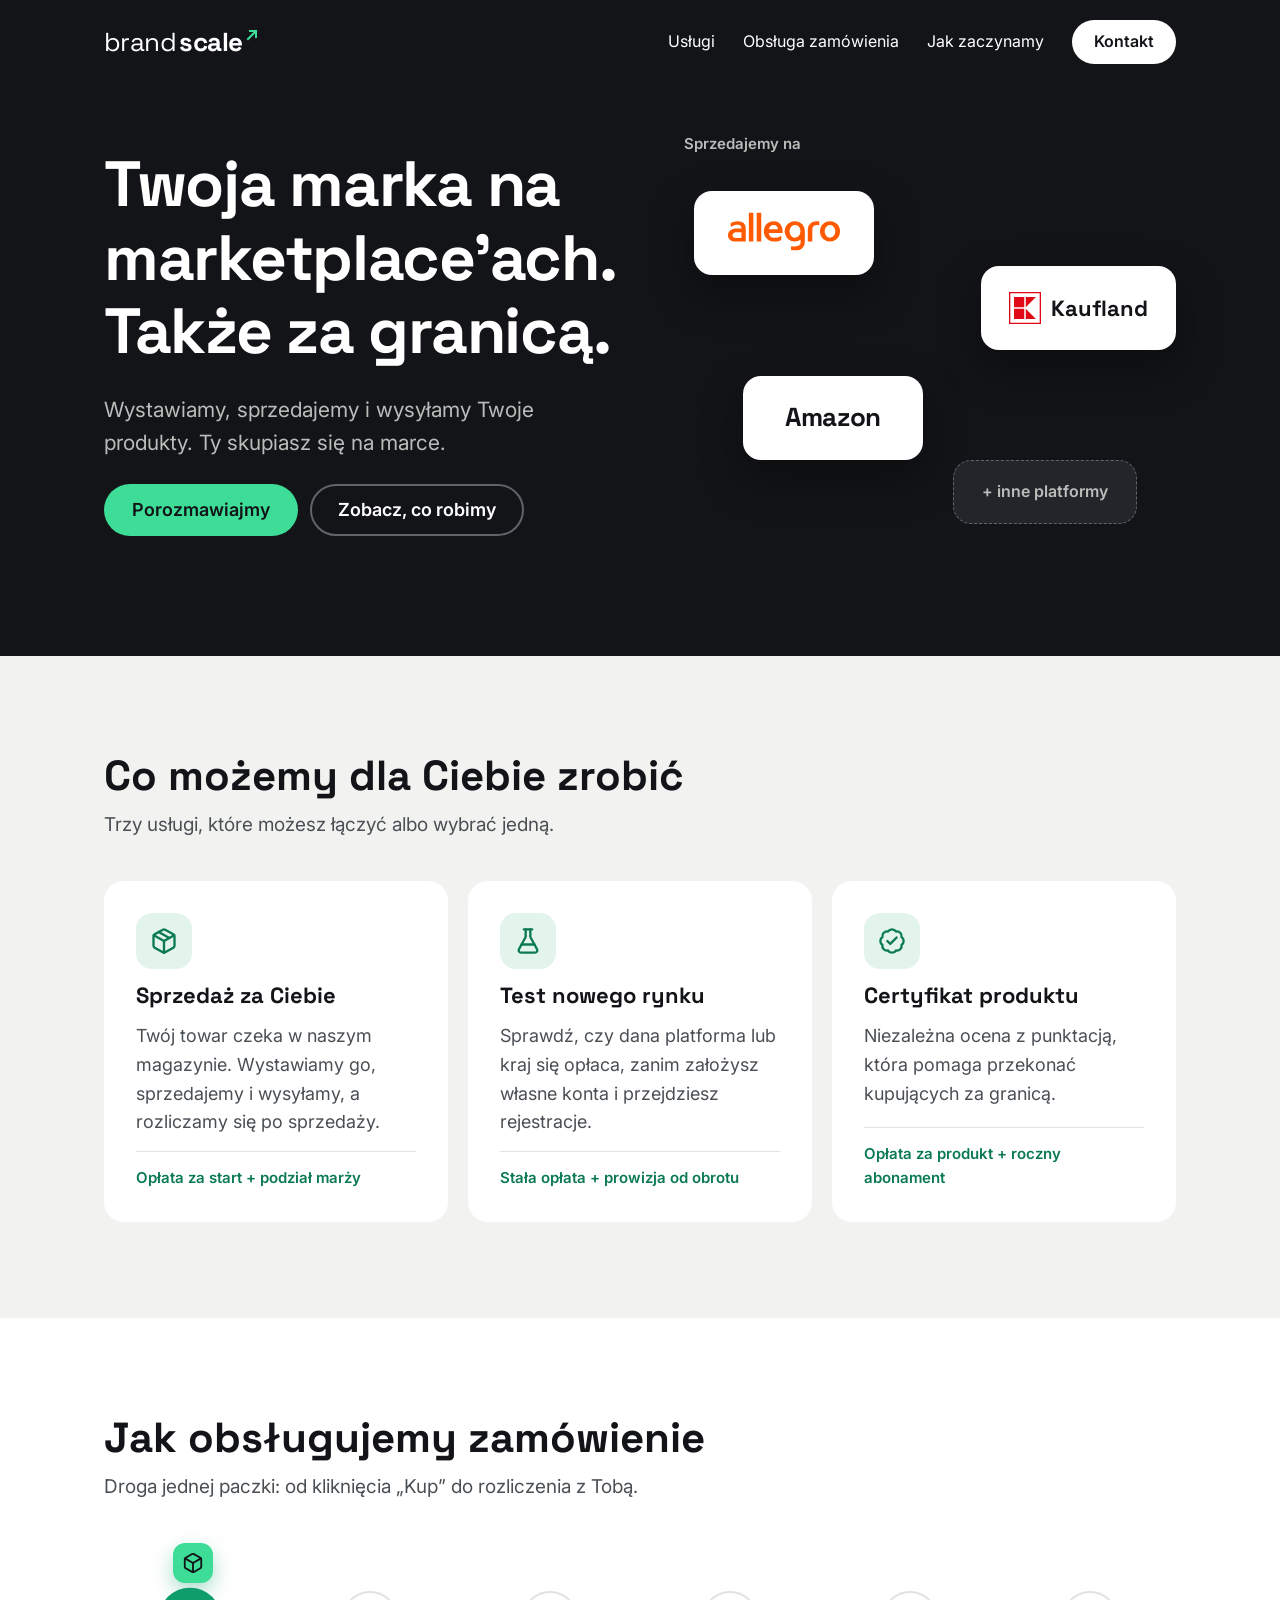
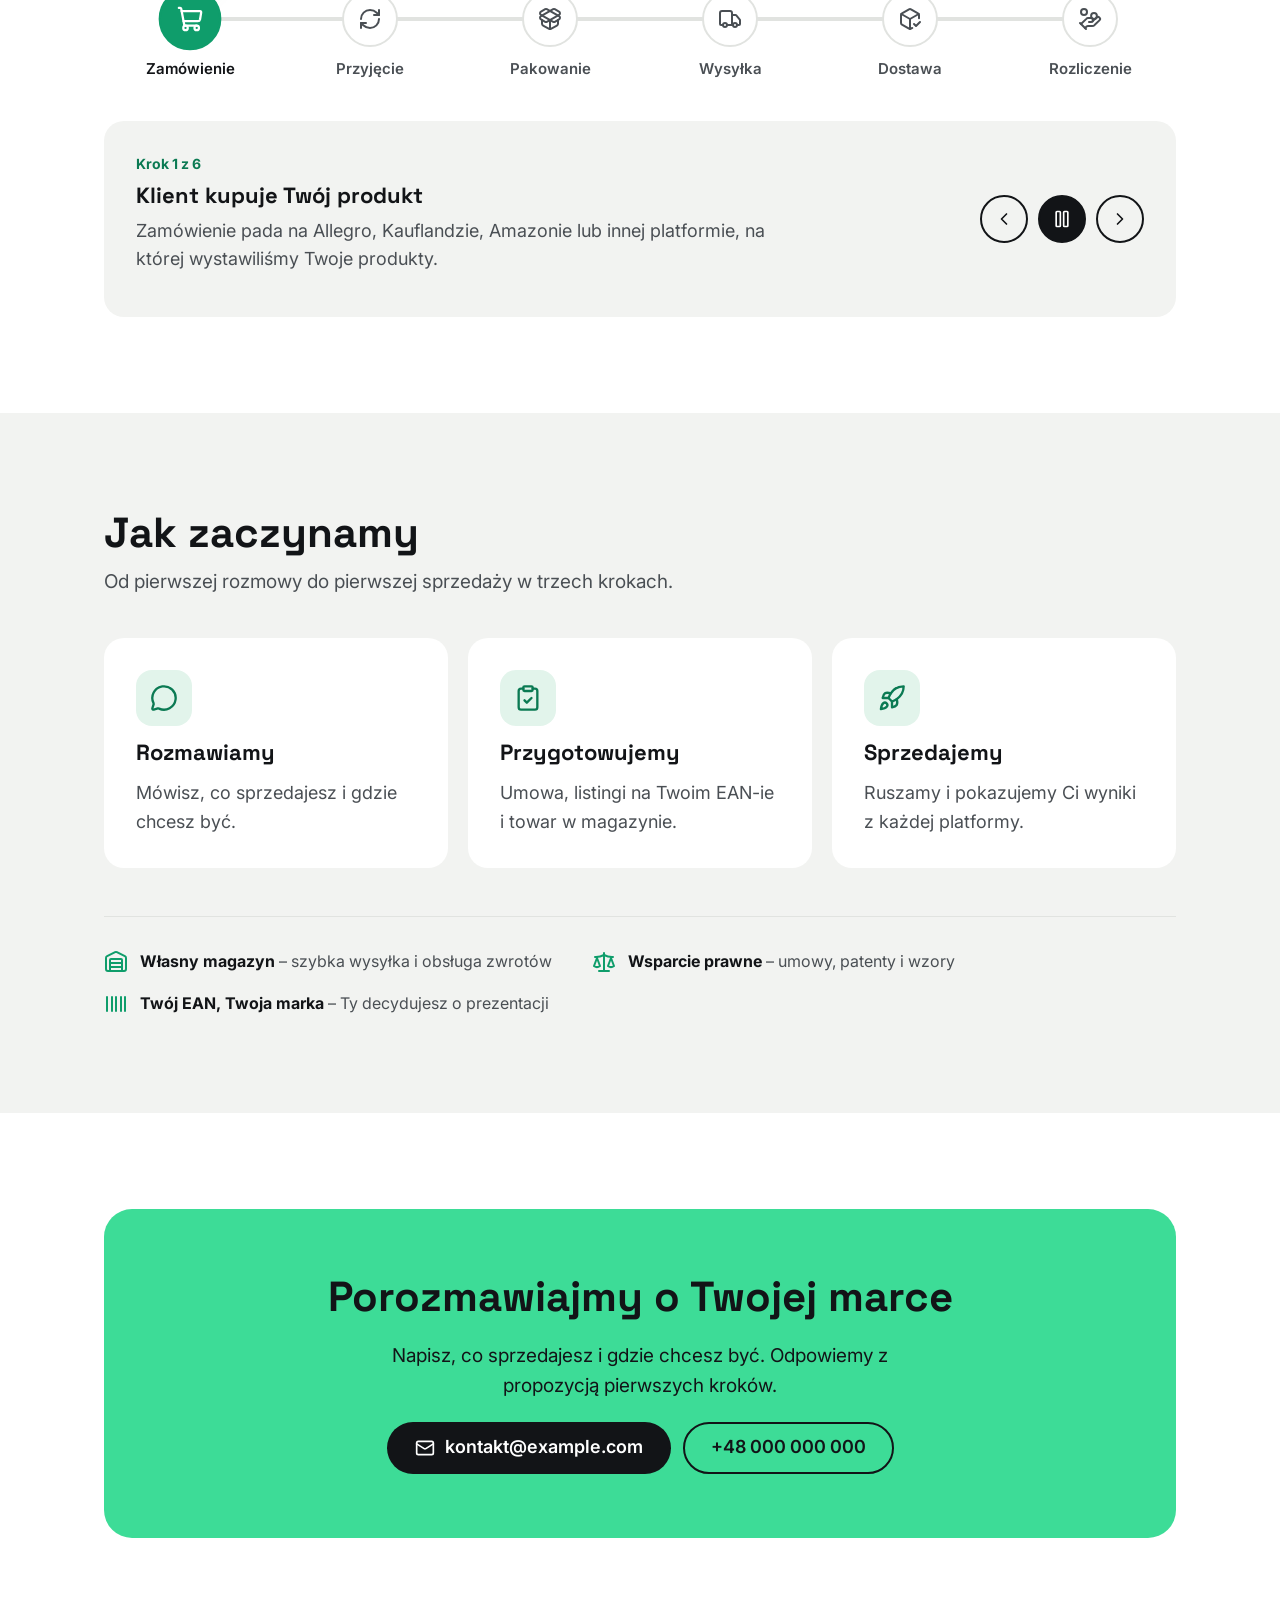
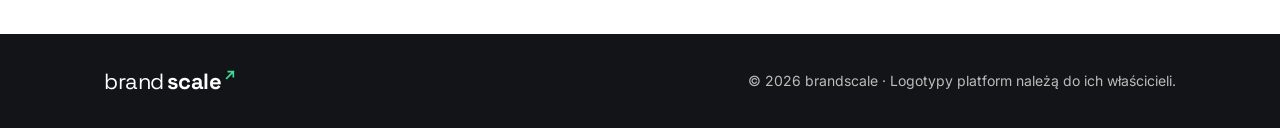
==== commit 1118af55: "Add files via upload" ====
--- a/index.html
+++ b/index.html
@@ -10,24 +10,25 @@
   <link rel="preconnect" href="https://fonts.gstatic.com" crossorigin>
   <link rel="stylesheet" href="https://fonts.googleapis.com/css2?family=Inter:wght@400..700&family=Space+Grotesk:wght@400..700&display=swap">
   <link rel="stylesheet" href="styles.css">
+  <script src="script.js" defer></script>
 </head>
 <body>
 
-<header class="header">
-  <div class="wrap header-row">
-    <a href="#" class="logo" aria-label="brandscale – strona główna">
-      <span class="logo-light">brand</span><span class="logo-bold">scale</span>
-      <svg class="logo-arrow" aria-hidden="true" viewBox="0 0 18 18"><path d="M3 15 L15 3 M6 3 H15 V12"/></svg>
-    </a>
-    <nav class="nav" aria-label="Menu">
-      <a href="#uslugi">Usługi</a>
-      <a href="#jak">Jak to działa</a>
-      <a href="#kontakt" class="btn btn-dark btn-small">Kontakt</a>
-    </nav>
-  </div>
-</header>
-
-<main>
+<div class="top">
+  <header class="header">
+    <div class="wrap header-row">
+      <a href="#" class="logo" aria-label="brandscale – strona główna">
+        <span class="logo-light">brand</span><span class="logo-bold">scale</span>
+        <svg class="logo-arrow" aria-hidden="true" viewBox="0 0 18 18"><path d="M3 15 L15 3 M6 3 H15 V12"/></svg>
+      </a>
+      <nav class="nav" aria-label="Menu">
+        <a href="#uslugi">Usługi</a>
+        <a href="#zamowienie">Obsługa zamówienia</a>
+        <a href="#start">Jak zaczynamy</a>
+        <a href="#kontakt" class="btn btn-light btn-small">Kontakt</a>
+      </nav>
+    </div>
+  </header>
 
   <section class="hero">
     <div class="wrap hero-row">
@@ -36,87 +37,161 @@
         <p class="lead">Wystawiamy, sprzedajemy i wysyłamy Twoje produkty. Ty skupiasz się na marce.</p>
         <div class="buttons">
           <a href="#kontakt" class="btn btn-green">Porozmawiajmy</a>
-          <a href="#uslugi" class="btn btn-outline">Zobacz, co robimy</a>
-        </div>
-      </div>
-      <div class="platforms" aria-labelledby="platforms-h">
-        <p id="platforms-h" class="platforms-title">Sprzedajemy na</p>
-        <ul class="platform-list">
-          <li class="platform"><img src="assets/marketplaces/allegro.svg" alt="Allegro" class="platform-wordmark"></li>
-          <li class="platform"><img src="assets/marketplaces/kaufland.svg" alt="" class="platform-mark"><span class="platform-name">Kaufland</span></li>
-          <li class="platform"><span class="platform-name platform-name-lg">Amazon</span></li>
-          <li class="platform platform-more"><span>+ inne platformy</span></li>
-        </ul>
-      </div>
-    </div>
-  </section>
+          <a href="#uslugi" class="btn btn-outline-light">Zobacz, co robimy</a>
+        </div>
+      </div>
+
+      <div class="cloud" id="cloud" aria-label="Platformy, na których sprzedajemy: Allegro, Kaufland, Amazon i inne">
+        <p class="cloud-label">Sprzedajemy na</p>
+        <div class="tile-pos t1" data-depth="18"><div class="tile"><img src="assets/marketplaces/allegro.svg" alt="Allegro" class="tile-wordmark"></div></div>
+        <div class="tile-pos t2" data-depth="30"><div class="tile"><img src="assets/marketplaces/kaufland.svg" alt="" class="tile-mark"><span class="tile-name">Kaufland</span></div></div>
+        <div class="tile-pos t3" data-depth="24"><div class="tile"><span class="tile-name tile-name-lg">Amazon</span></div></div>
+        <div class="tile-pos t4" data-depth="12"><div class="tile tile-more">+ inne platformy</div></div>
+      </div>
+    </div>
+  </section>
+</div>
+
+<main>
 
   <section id="uslugi" class="section">
     <div class="wrap">
-      <h2>Co możemy dla Ciebie zrobić</h2>
+      <div class="section-head">
+        <h2>Co możemy dla Ciebie zrobić</h2>
+        <p>Trzy usługi, które możesz łączyć albo wybrać jedną.</p>
+      </div>
       <div class="services">
-
-        <article class="service">
-          <span class="icon" aria-hidden="true">
-            <svg viewBox="0 0 24 24"><path d="M11 21.73a2 2 0 0 0 2 0l7-4A2 2 0 0 0 21 16V8a2 2 0 0 0-1-1.73l-7-4a2 2 0 0 0-2 0l-7 4A2 2 0 0 0 3 8v8a2 2 0 0 0 1 1.73z"/><path d="M12 22V12"/><polyline points="3.29 7 12 12 20.71 7"/><path d="m7.5 4.27 9 5.15"/></svg>
-          </span>
+        <article class="card">
+          <span class="icon" aria-hidden="true"><svg viewBox="0 0 24 24"><path d="M11 21.73a2 2 0 0 0 2 0l7-4A2 2 0 0 0 21 16V8a2 2 0 0 0-1-1.73l-7-4a2 2 0 0 0-2 0l-7 4A2 2 0 0 0 3 8v8a2 2 0 0 0 1 1.73z"/><path d="M12 22V12"/><polyline points="3.29 7 12 12 20.71 7"/><path d="m7.5 4.27 9 5.15"/></svg></span>
           <h3>Sprzedaż za Ciebie</h3>
           <p>Twój towar czeka w naszym magazynie. Wystawiamy go, sprzedajemy i wysyłamy, a rozliczamy się po sprzedaży.</p>
           <p class="price">Opłata za start + podział marży</p>
         </article>
-
-        <article class="service">
-          <span class="icon" aria-hidden="true">
-            <svg viewBox="0 0 24 24"><path d="M14 2v6a2 2 0 0 0 .245.96l5.51 10.08A2 2 0 0 1 18 22H6a2 2 0 0 1-1.755-2.96l5.51-10.08A2 2 0 0 0 10 8V2"/><path d="M6.453 15h11.094"/><path d="M8.5 2h7"/></svg>
-          </span>
+        <article class="card">
+          <span class="icon" aria-hidden="true"><svg viewBox="0 0 24 24"><path d="M14 2v6a2 2 0 0 0 .245.96l5.51 10.08A2 2 0 0 1 18 22H6a2 2 0 0 1-1.755-2.96l5.51-10.08A2 2 0 0 0 10 8V2"/><path d="M6.453 15h11.094"/><path d="M8.5 2h7"/></svg></span>
           <h3>Test nowego rynku</h3>
           <p>Sprawdź, czy dana platforma lub kraj się opłaca, zanim założysz własne konta i przejdziesz rejestracje.</p>
           <p class="price">Stała opłata + prowizja od obrotu</p>
         </article>
-
-        <article class="service">
-          <span class="icon" aria-hidden="true">
-            <svg viewBox="0 0 24 24"><path d="M3.85 8.62a4 4 0 0 1 4.78-4.77 4 4 0 0 1 6.74 0 4 4 0 0 1 4.78 4.78 4 4 0 0 1 0 6.74 4 4 0 0 1-4.77 4.78 4 4 0 0 1-6.75 0 4 4 0 0 1-4.78-4.77 4 4 0 0 1 0-6.76Z"/><path d="m16 9-5.5 5.5L8 12"/></svg>
-          </span>
+        <article class="card">
+          <span class="icon" aria-hidden="true"><svg viewBox="0 0 24 24"><path d="M3.85 8.62a4 4 0 0 1 4.78-4.77 4 4 0 0 1 6.74 0 4 4 0 0 1 4.78 4.78 4 4 0 0 1 0 6.74 4 4 0 0 1-4.77 4.78 4 4 0 0 1-6.75 0 4 4 0 0 1-4.78-4.77 4 4 0 0 1 0-6.76Z"/><path d="m16 9-5.5 5.5L8 12"/></svg></span>
           <h3>Certyfikat produktu</h3>
           <p>Niezależna ocena z punktacją, która pomaga przekonać kupujących za granicą.</p>
           <p class="price">Opłata za produkt + roczny abonament</p>
         </article>
-
-      </div>
-    </div>
-  </section>
-
-  <section id="jak" class="section section-white">
-    <div class="wrap">
-      <h2>Jak to działa</h2>
+      </div>
+    </div>
+  </section>
+
+  <section id="zamowienie" class="section section-white">
+    <div class="wrap">
+      <div class="section-head">
+        <h2>Jak obsługujemy zamówienie</h2>
+        <p>Droga jednej paczki: od kliknięcia „Kup” do rozliczenia z Tobą.</p>
+      </div>
+
+      <div class="flow" id="flow">
+        <div class="flow-track" aria-hidden="true">
+          <div class="flow-line"><div class="flow-progress" id="flow-progress"></div></div>
+          <div class="flow-parcel" id="flow-parcel">
+            <svg viewBox="0 0 24 24"><path d="M11 21.73a2 2 0 0 0 2 0l7-4A2 2 0 0 0 21 16V8a2 2 0 0 0-1-1.73l-7-4a2 2 0 0 0-2 0l-7 4A2 2 0 0 0 3 8v8a2 2 0 0 0 1 1.73z"/><path d="M12 22V12"/><polyline points="3.29 7 12 12 20.71 7"/></svg>
+          </div>
+        </div>
+
+        <ol class="flow-steps" id="flow-steps">
+          <li><button type="button" class="flow-step" data-step="0">
+            <span class="flow-icon"><svg aria-hidden="true" viewBox="0 0 24 24"><path d="m2.05 2.05 1.099-.028a1 1 0 0 1 1.008.815l2.69 14.347A1 1 0 0 0 7.83 18H18"/><path d="M4.563 5h16.435a1 1 0 0 1 .981 1.204l-1.026 6.226A2 2 0 0 1 18.962 14H6.25"/><circle cx="18" cy="20" r="2"/><circle cx="8" cy="20" r="2"/></svg></span>
+            <span class="flow-name">Zamówienie</span>
+          </button></li>
+          <li><button type="button" class="flow-step" data-step="1">
+            <span class="flow-icon"><svg aria-hidden="true" viewBox="0 0 24 24"><path d="M3 12a9 9 0 0 1 9-9 9.75 9.75 0 0 1 6.74 2.74L21 8"/><path d="M21 3v5h-5"/><path d="M21 12a9 9 0 0 1-9 9 9.75 9.75 0 0 1-6.74-2.74L3 16"/><path d="M8 16H3v5"/></svg></span>
+            <span class="flow-name">Przyjęcie</span>
+          </button></li>
+          <li><button type="button" class="flow-step" data-step="2">
+            <span class="flow-icon"><svg aria-hidden="true" viewBox="0 0 24 24"><path d="M12 22v-9"/><path d="M15.17 2.21a1.67 1.67 0 0 1 1.63 0L21 4.57a1.93 1.93 0 0 1 0 3.36L8.82 14.79a1.655 1.655 0 0 1-1.64 0L3 12.43a1.93 1.93 0 0 1 0-3.36z"/><path d="M20 13v3.87a2.06 2.06 0 0 1-1.11 1.830l-6 3.08a1.93 1.93 0 0 1-1.78 0l-6-3.08A2.06 2.06 0 0 1 4 16.87V13"/><path d="M21 12.43a1.93 1.93 0 0 0 0-3.36L8.83 2.2a1.64 1.64 0 0 0-1.630 0L3 4.57a1.930 1.930 0 0 0 0 3.36l12.18 6.86a1.636 1.636 0 0 0 1.63 0z"/></svg></span>
+            <span class="flow-name">Pakowanie</span>
+          </button></li>
+          <li><button type="button" class="flow-step" data-step="3">
+            <span class="flow-icon"><svg aria-hidden="true" viewBox="0 0 24 24"><path d="M14 18V6a2 2 0 0 0-2-2H4a2 2 0 0 0-2 2v11a1 1 0 0 0 1 1h2"/><path d="M15 18H9"/><path d="M19 18h2a1 1 0 0 0 1-1v-3.65a1 1 0 0 0-.22-.624l-3.48-4.35A1 1 0 0 0 17.52 8H14"/><circle cx="17" cy="18" r="2"/><circle cx="7" cy="18" r="2"/></svg></span>
+            <span class="flow-name">Wysyłka</span>
+          </button></li>
+          <li><button type="button" class="flow-step" data-step="4">
+            <span class="flow-icon"><svg aria-hidden="true" viewBox="0 0 24 24"><path d="M12 22V12"/><path d="m16 17 2 2 4-4"/><path d="M21 11.127V8a2 2 0 0 0-1-1.73l-7-4a2 2 0 0 0-2 0l-7 4A2 2 0 0 0 3 8v8a2 2 0 0 0 1 1.729l7 4a2 2 0 0 0 2 .001l1.32-.753"/><path d="M3.29 7 12 12l8.71-5"/></svg></span>
+            <span class="flow-name">Dostawa</span>
+          </button></li>
+          <li><button type="button" class="flow-step" data-step="5">
+            <span class="flow-icon"><svg aria-hidden="true" viewBox="0 0 24 24"><path d="M11 15h2a2 2 0 1 0 0-4h-3c-.6 0-1.1.2-1.4.6L3 17"/><path d="m7 21 1.6-1.4c.3-.4.8-.6 1.4-.6h4c1.1 0 2.1-.4 2.8-1.2l4.6-4.4a2 2 0 0 0-2.75-2.91l-4.2 3.9"/><path d="m2 16 6 6"/><circle cx="16" cy="9" r="2.9"/><circle cx="6" cy="5" r="3"/></svg></span>
+            <span class="flow-name">Rozliczenie</span>
+          </button></li>
+        </ol>
+
+        <div class="flow-panel">
+          <div class="flow-details" aria-live="polite">
+            <div class="flow-detail" data-detail="0">
+              <p class="flow-count">Krok 1 z 6</p>
+              <h3>Klient kupuje Twój produkt</h3>
+              <p>Zamówienie pada na Allegro, Kauflandzie, Amazonie lub innej platformie, na której wystawiliśmy Twoje produkty.</p>
+            </div>
+            <div class="flow-detail" data-detail="1" hidden>
+              <p class="flow-count">Krok 2 z 6</p>
+              <h3>Zamówienie trafia do nas</h3>
+              <p>Zamówienia ze wszystkich platform spływają do jednego systemu. Nie musisz niczego przepisywać ani pilnować.</p>
+            </div>
+            <div class="flow-detail" data-detail="2" hidden>
+              <p class="flow-count">Krok 3 z 6</p>
+              <h3>Pakujemy z naszego magazynu</h3>
+              <p>Twój towar już na nas czeka, więc kompletujemy i pakujemy zamówienie od razu, bez czekania na dostawę od hurtownika.</p>
+            </div>
+            <div class="flow-detail" data-detail="3" hidden>
+              <p class="flow-count">Krok 4 z 6</p>
+              <h3>Paczka wyjeżdża szybko</h3>
+              <p>Szybka wysyłka utrzymuje wysokie oceny sprzedawcy na platformie, a to przekłada się na widoczność Twoich produktów.</p>
+            </div>
+            <div class="flow-detail" data-detail="4" hidden>
+              <p class="flow-count">Krok 5 z 6</p>
+              <h3>Dostawa i ewentualny zwrot</h3>
+              <p>Klient dostaje paczkę. Jeśli coś odeśle, zwrot przyjmujemy i obsługujemy u siebie: sprawdzamy, przepakowujemy i wracamy z produktem do sprzedaży.</p>
+            </div>
+            <div class="flow-detail" data-detail="5" hidden>
+              <p class="flow-count">Krok 6 z 6</p>
+              <h3>Rozliczamy się z Tobą</h3>
+              <p>Za towar płacimy po sprzedaży, według ustalonego podziału marży. Dostajesz też wyniki z każdej platformy.</p>
+            </div>
+          </div>
+          <div class="flow-controls">
+            <button type="button" class="round-btn" id="flow-prev" aria-label="Poprzedni krok"><svg aria-hidden="true" viewBox="0 0 24 24"><path d="m15 18-6-6 6-6"/></svg></button>
+            <button type="button" class="round-btn round-btn-main" id="flow-play" aria-label="Zatrzymaj animację">
+              <svg class="i-pause" aria-hidden="true" viewBox="0 0 24 24"><rect x="14" y="3" width="5" height="18" rx="1"/><rect x="5" y="3" width="5" height="18" rx="1"/></svg>
+              <svg class="i-play" aria-hidden="true" viewBox="0 0 24 24"><path d="M5 5a2 2 0 0 1 3.008-1.728l11.997 6.998a2 2 0 0 1 .003 3.458l-12 7A2 2 0 0 1 5 19z"/></svg>
+            </button>
+            <button type="button" class="round-btn" id="flow-next" aria-label="Następny krok"><svg aria-hidden="true" viewBox="0 0 24 24"><path d="m9 18 6-6-6-6"/></svg></button>
+          </div>
+        </div>
+      </div>
+    </div>
+  </section>
+
+  <section id="start" class="section">
+    <div class="wrap">
+      <div class="section-head">
+        <h2>Jak zaczynamy</h2>
+        <p>Od pierwszej rozmowy do pierwszej sprzedaży w trzech krokach.</p>
+      </div>
       <ol class="steps">
-        <li class="step">
-          <span class="icon icon-small" aria-hidden="true">
-            <svg viewBox="0 0 24 24"><path d="M2.992 16.342a2 2 0 0 1 .094 1.167l-1.065 3.29a1 1 0 0 0 1.236 1.168l3.413-.998a2 2 0 0 1 1.099.092 10 10 0 1 0-4.777-4.719"/></svg>
-          </span>
-          <div>
-            <h3>Rozmawiamy</h3>
-            <p>Mówisz, co sprzedajesz i gdzie chcesz być.</p>
-          </div>
-        </li>
-        <li class="step">
-          <span class="icon icon-small" aria-hidden="true">
-            <svg viewBox="0 0 24 24"><rect width="8" height="4" x="8" y="2" rx="1" ry="1"/><path d="M16 4h2a2 2 0 0 1 2 2v14a2 2 0 0 1-2 2H6a2 2 0 0 1-2-2V6a2 2 0 0 1 2-2h2"/><path d="m9 14 2 2 4-4"/></svg>
-          </span>
-          <div>
-            <h3>Przygotowujemy</h3>
-            <p>Umowa, listingi na Twoim EAN-ie i towar w magazynie.</p>
-          </div>
-        </li>
-        <li class="step">
-          <span class="icon icon-small" aria-hidden="true">
-            <svg viewBox="0 0 24 24"><path d="M12 15v5s3.03-.55 4-2c1.08-1.62 0-5 0-5"/><path d="M4.5 16.5c-1.5 1.26-2 5-2 5s3.74-.5 5-2c.71-.84.7-2.13-.09-2.91a2.18 2.18 0 0 0-2.91-.09"/><path d="M9 12a22 22 0 0 1 2-3.95A12.88 12.88 0 0 1 22 2c0 2.72-.78 7.5-6 11a22.4 22.4 0 0 1-4 2z"/><path d="M9 12H4s.55-3.03 2-4c1.62-1.08 5 .05 5 .05"/></svg>
-          </span>
-          <div>
-            <h3>Sprzedajemy</h3>
-            <p>Ruszamy i pokazujemy Ci wyniki z każdej platformy.</p>
-          </div>
+        <li class="card step">
+          <span class="icon" aria-hidden="true"><svg viewBox="0 0 24 24"><path d="M2.992 16.342a2 2 0 0 1 .094 1.167l-1.065 3.29a1 1 0 0 0 1.236 1.168l3.413-.998a2 2 0 0 1 1.099.092 10 10 0 1 0-4.777-4.719"/></svg></span>
+          <h3>Rozmawiamy</h3>
+          <p>Mówisz, co sprzedajesz i gdzie chcesz być.</p>
+        </li>
+        <li class="card step">
+          <span class="icon" aria-hidden="true"><svg viewBox="0 0 24 24"><rect width="8" height="4" x="8" y="2" rx="1" ry="1"/><path d="M16 4h2a2 2 0 0 1 2 2v14a2 2 0 0 1-2 2H6a2 2 0 0 1-2-2V6a2 2 0 0 1 2-2h2"/><path d="m9 14 2 2 4-4"/></svg></span>
+          <h3>Przygotowujemy</h3>
+          <p>Umowa, listingi na Twoim EAN-ie i towar w magazynie.</p>
+        </li>
+        <li class="card step">
+          <span class="icon" aria-hidden="true"><svg viewBox="0 0 24 24"><path d="M12 15v5s3.03-.55 4-2c1.08-1.62 0-5 0-5"/><path d="M4.5 16.5c-1.5 1.26-2 5-2 5s3.74-.5 5-2c.71-.84.7-2.130-.09-2.91a2.18 2.18 0 0 0-2.91-.09"/><path d="M9 12a22 22 0 0 1 2-3.95A12.88 12.88 0 0 1 22 2c0 2.72-.78 7.5-6 11a22.4 22.4 0 0 1-4 2z"/><path d="M9 12H4s.55-3.03 2-4c1.62-1.08 5 .05 5 .05"/></svg></span>
+          <h3>Sprzedajemy</h3>
+          <p>Ruszamy i pokazujemy Ci wyniki z każdej platformy.</p>
         </li>
       </ol>
 
@@ -137,16 +212,18 @@
     </div>
   </section>
 
-  <section id="kontakt" class="contact">
-    <div class="wrap contact-box">
-      <h2>Porozmawiajmy o Twojej marce</h2>
-      <p>Napisz, co sprzedajesz i gdzie chcesz być. Odpowiemy z propozycją pierwszych kroków.</p>
-      <div class="buttons buttons-center">
-        <a href="mailto:kontakt@example.com" class="btn btn-dark">
-          <svg class="btn-icon" aria-hidden="true" viewBox="0 0 24 24"><path d="m22 7-8.991 5.727a2 2 0 0 1-2.009 0L2 7"/><rect x="2" y="4" width="20" height="16" rx="2"/></svg>
-          kontakt@example.com
-        </a>
-        <a href="tel:+48000000000" class="btn btn-outline-dark">+48 000 000 000</a>
+  <section id="kontakt" class="section section-white">
+    <div class="wrap">
+      <div class="contact-box">
+        <h2>Porozmawiajmy o Twojej marce</h2>
+        <p>Napisz, co sprzedajesz i gdzie chcesz być. Odpowiemy z propozycją pierwszych kroków.</p>
+        <div class="buttons buttons-center">
+          <a href="mailto:kontakt@example.com" class="btn btn-dark">
+            <svg class="btn-icon" aria-hidden="true" viewBox="0 0 24 24"><path d="m22 7-8.991 5.727a2 2 0 0 1-2.009 0L2 7"/><rect x="2" y="4" width="20" height="16" rx="2"/></svg>
+            kontakt@example.com
+          </a>
+          <a href="tel:+48000000000" class="btn btn-outline-dark">+48 000 000 000</a>
+        </div>
       </div>
     </div>
   </section>
@@ -155,8 +232,11 @@
 
 <footer class="footer">
   <div class="wrap footer-row">
-    <p>© 2026 brandscale</p>
-    <p class="credits">Logotypy platform należą do ich właścicieli.</p>
+    <a href="#" class="logo logo-sm" aria-label="brandscale – do góry">
+      <span class="logo-light">brand</span><span class="logo-bold">scale</span>
+      <svg class="logo-arrow" aria-hidden="true" viewBox="0 0 18 18"><path d="M3 15 L15 3 M6 3 H15 V12"/></svg>
+    </a>
+    <p>© 2026 brandscale · Logotypy platform należą do ich właścicieli.</p>
   </div>
 </footer>
 
--- a/styles.css
+++ b/styles.css
@@ -1,7 +1,8 @@
-/* brandscale – prosta strona startowa
+/* brandscale – strona startowa
    Kolory i krój z księgi znaku: grafit #121417, zieleń #0F9D6B, zieleń na ciemnym #3DDC97, Space Grotesk */
 :root {
   --graphite: #121417;
+  --graphite-2: #22262A;
   --green: #0F9D6B;
   --green-dark: #0B7A53;
   --green-light: #3DDC97;
@@ -10,6 +11,7 @@
   --white: #FFFFFF;
   --line: #E1E3E0;
   --text-2: #4A4F54;
+  --on-dark-2: #B9BEBA;
   --head: 'Space Grotesk', system-ui, sans-serif;
   --body: 'Inter', system-ui, sans-serif;
   --radius: 20px;
@@ -26,14 +28,15 @@
   line-height: 1.6;
 }
 h1, h2, h3 { font-family: var(--head); margin: 0; line-height: 1.15; }
-h2 { font-size: clamp(30px, 4vw, 42px); font-weight: 700; margin-bottom: 40px; }
+h2 { font-size: clamp(30px, 4vw, 42px); font-weight: 700; }
 h3 { font-size: 22px; font-weight: 700; }
 p { margin: 0; }
 ul, ol { margin: 0; padding: 0; list-style: none; }
+button { font: inherit; }
 
 .wrap { max-width: 1120px; margin: 0 auto; padding: 0 24px; }
 
-/* Logo */
+/* ---------- Logo ---------- */
 .logo {
   display: inline-flex; align-items: flex-start; gap: 3px;
   font-family: var(--head); font-size: 26px; line-height: 1; letter-spacing: -0.02em;
@@ -43,15 +46,12 @@
 .logo-bold { font-weight: 700; }
 .logo-arrow { width: 12px; height: 12px; }
 .logo-arrow path { fill: none; stroke: var(--green); stroke-width: 3; stroke-linecap: square; }
-
-/* Header */
-.header { padding: 20px 0; }
-.header-row { display: flex; flex-wrap: wrap; align-items: center; justify-content: space-between; gap: 12px 24px; }
-.nav { display: flex; flex-wrap: wrap; align-items: center; gap: 8px 28px; font-size: 16px; }
-.nav a { color: var(--graphite); text-decoration: none; }
-.nav a:hover { color: var(--green-dark); }
-
-/* Buttons */
+.top .logo, .footer .logo { color: var(--white); }
+.top .logo-arrow path, .footer .logo-arrow path { stroke: var(--green-light); }
+.logo-sm { font-size: 22px; }
+.logo-sm .logo-arrow { width: 10px; height: 10px; }
+
+/* ---------- Buttons ---------- */
 .buttons { display: flex; flex-wrap: wrap; gap: 12px; }
 .buttons-center { justify-content: center; }
 .btn {
@@ -61,107 +61,196 @@
   transition: background-color .15s, border-color .15s, color .15s;
 }
 .btn-small { min-height: 44px; padding: 0 20px; }
-.btn-green { background: var(--green-dark); color: var(--white); }
-.btn-green:hover { background: var(--graphite); }
-.nav .btn-dark, .btn-dark { background: var(--graphite); color: var(--white); }
-.nav .btn-dark:hover, .btn-dark:hover { background: #2A2E33; color: var(--white); }
-.btn-outline { border-color: var(--graphite); color: var(--graphite); }
-.btn-outline:hover { background: var(--graphite); color: var(--white); }
+.btn-green { background: var(--green-light); color: var(--graphite); }
+.btn-green:hover { background: var(--white); }
+.btn-light, .nav .btn-light { background: var(--white); color: var(--graphite); }
+.btn-light:hover, .nav .btn-light:hover { background: var(--green-light); color: var(--graphite); }
+.btn-outline-light { border-color: #5E6469; color: var(--white); }
+.btn-outline-light:hover { border-color: var(--green-light); }
+.btn-dark { background: var(--graphite); color: var(--white); }
+.btn-dark:hover { background: var(--graphite-2); }
 .btn-outline-dark { border-color: var(--graphite); color: var(--graphite); }
 .btn-outline-dark:hover { background: var(--graphite); color: var(--white); }
 .btn-icon { width: 20px; height: 20px; fill: none; stroke: currentColor; stroke-width: 2; stroke-linecap: round; stroke-linejoin: round; }
-a:focus-visible { outline: 3px solid var(--green); outline-offset: 3px; }
-
-/* Hero */
-.hero { padding: 56px 0 96px; }
+a:focus-visible, button:focus-visible { outline: 3px solid var(--green); outline-offset: 3px; }
+.top a:focus-visible { outline-color: var(--green-light); }
+
+/* ---------- Top: header + hero (dark) ---------- */
+.top { background: var(--graphite); color: var(--white); overflow: hidden; }
+.header { padding: 20px 0; }
+.header-row { display: flex; flex-wrap: wrap; align-items: center; justify-content: space-between; gap: 12px 24px; }
+.nav { display: flex; flex-wrap: wrap; align-items: center; gap: 8px 28px; font-size: 16px; }
+.nav a { color: var(--white); text-decoration: none; }
+.nav a:hover { color: var(--green-light); }
+
+.hero { padding: 48px 0 104px; }
 .hero-row { display: flex; flex-wrap: wrap; align-items: center; gap: 48px; }
 .hero-text { flex: 1 1 460px; display: flex; flex-direction: column; gap: 24px; }
 .hero h1 { font-size: clamp(38px, 5.5vw, 64px); font-weight: 700; letter-spacing: -0.02em; }
-.lead { font-size: 21px; color: var(--text-2); max-width: 520px; }
-
-.platforms {
-  flex: 1 1 360px; background: var(--white); border-radius: var(--radius);
-  padding: 32px; display: flex; flex-direction: column; gap: 20px;
-}
-.platforms-title { font-size: 15px; font-weight: 600; color: var(--text-2); }
-.platform-list { display: grid; grid-template-columns: repeat(2, minmax(0, 1fr)); gap: 12px; }
-.platform {
+.lead { font-size: 21px; color: var(--on-dark-2); max-width: 520px; }
+
+/* Moving marketplace tiles */
+.cloud { flex: 1 1 420px; position: relative; height: 420px; --mx: 0; --my: 0; }
+.cloud-label { position: absolute; top: 0; left: 0; font-size: 15px; font-weight: 600; color: var(--on-dark-2); }
+.tile-pos {
+  position: absolute;
+  transform: translate3d(calc(var(--mx) * var(--d) * 1px), calc(var(--my) * var(--d) * 1px), 0);
+  transition: transform .4s ease-out;
+}
+.t1 { --d: 18; left: 2%;  top: 14%; }
+.t2 { --d: 30; right: 0;  top: 32%; }
+.t3 { --d: 24; left: 12%; top: 58%; }
+.t4 { --d: 12; right: 8%; top: 78%; }
+.tile {
   display: flex; align-items: center; justify-content: center; gap: 10px;
-  min-height: 88px; padding: 16px; border: 1px solid var(--line); border-radius: 14px;
-}
-.platform-wordmark { width: 112px; height: 44px; }
-.platform-mark { width: 32px; height: 32px; }
-.platform-name { font-family: var(--head); font-size: 22px; font-weight: 700; }
-.platform-name-lg { font-size: 24px; letter-spacing: -0.01em; }
-.platform-more { background: var(--bg); border-style: dashed; color: var(--text-2); font-size: 16px; font-weight: 600; }
-
-/* Sections */
-.section { padding: 88px 0; }
+  min-width: 180px; min-height: 84px; padding: 16px 28px;
+  background: var(--white); color: var(--graphite); border-radius: 18px;
+  box-shadow: 0 18px 40px rgba(0, 0, 0, .35);
+  animation: float 6s ease-in-out infinite;
+  transition: scale .2s ease-out;
+}
+.tile:hover { scale: 1.06; }
+.t2 .tile { animation-duration: 7.5s; animation-delay: -2s; }
+.t3 .tile { animation-duration: 6.8s; animation-delay: -4s; }
+.t4 .tile { animation-duration: 8s; animation-delay: -1s; }
+.tile-wordmark { width: 112px; height: 44px; }
+.tile-mark { width: 32px; height: 32px; }
+.tile-name { font-family: var(--head); font-size: 22px; font-weight: 700; }
+.tile-name-lg { font-size: 26px; letter-spacing: -0.01em; }
+.tile-more { background: var(--graphite-2); color: var(--on-dark-2); border: 1px dashed #5E6469; box-shadow: none; font-size: 16px; font-weight: 600; min-height: 64px; }
+@keyframes float {
+  0%, 100% { transform: translateY(0); }
+  50% { transform: translateY(-14px); }
+}
+
+/* ---------- Sections ---------- */
+.section { padding: 96px 0; }
 .section-white { background: var(--white); }
-
-/* Services */
-.services { display: grid; grid-template-columns: repeat(auto-fit, minmax(280px, 1fr)); gap: 20px; }
-.service {
+.section-head { display: flex; flex-direction: column; gap: 10px; margin-bottom: 40px; max-width: 640px; }
+.section-head p { font-size: 19px; color: var(--text-2); }
+
+.card {
   background: var(--white); border-radius: var(--radius); padding: 32px;
   display: flex; flex-direction: column; gap: 14px;
 }
-.service p { color: var(--text-2); }
-.service .price {
+.card p { color: var(--text-2); }
+.price {
   margin-top: auto; padding-top: 14px; border-top: 1px solid var(--line);
-  font-size: 15px; font-weight: 600; color: var(--green-dark);
-}
+  font-size: 15px; font-weight: 600; color: var(--green-dark) !important;
+}
+
+.services, .steps { display: grid; grid-template-columns: repeat(auto-fit, minmax(280px, 1fr)); gap: 20px; }
 
 /* Icons */
 .icon {
   display: inline-flex; align-items: center; justify-content: center;
-  width: 56px; height: 56px; border-radius: 16px; background: var(--green-tint); color: var(--green-dark);
-  flex: none;
-}
-.icon svg, .perk-icon {
+  width: 56px; height: 56px; border-radius: 16px; background: var(--green-tint); color: var(--green-dark); flex: none;
+}
+.icon svg, .perk-icon, .flow-icon svg, .round-btn svg, .flow-parcel svg {
   width: 28px; height: 28px; fill: none; stroke: currentColor;
   stroke-width: 2; stroke-linecap: round; stroke-linejoin: round;
 }
-.icon-small { width: 48px; height: 48px; border-radius: 14px; }
-.icon-small svg { width: 24px; height: 24px; }
-
-/* Steps */
-.steps { display: grid; grid-template-columns: repeat(auto-fit, minmax(260px, 1fr)); gap: 32px; }
-.step { display: flex; gap: 16px; align-items: flex-start; }
-.step h3 { font-size: 20px; margin-bottom: 4px; }
-.step p { color: var(--text-2); }
-
+
+/* ---------- Order flow (interactive) ---------- */
+.flow { position: relative; }
+.flow-track { position: absolute; left: 8.333%; right: 8.333%; top: 0; height: 104px; pointer-events: none; }
+.flow-line { position: absolute; left: 0; right: 0; top: 74px; height: 4px; border-radius: 2px; background: var(--line); }
+.flow-progress { height: 100%; width: 0; border-radius: 2px; background: var(--green); transition: width .6s ease-in-out; }
+.flow-parcel {
+  position: absolute; top: 0; left: 0; width: 40px; height: 40px; margin-left: -20px;
+  display: flex; align-items: center; justify-content: center;
+  border-radius: 12px; background: var(--green-light); color: var(--graphite);
+  box-shadow: 0 8px 20px rgba(15, 157, 107, .35);
+  transition: left .6s ease-in-out;
+}
+.flow-parcel svg { width: 22px; height: 22px; }
+.flow-parcel.bump { animation: bump .6s ease-in-out; }
+@keyframes bump { 50% { transform: translateY(-8px) rotate(-6deg); } }
+
+.flow-steps { position: relative; display: grid; grid-template-columns: repeat(6, minmax(0, 1fr)); gap: 8px; padding-top: 48px; }
+.flow-step {
+  width: 100%; display: flex; flex-direction: column; align-items: center; gap: 10px;
+  padding: 0 0 8px; background: none; border: 0; cursor: pointer; color: var(--text-2);
+  border-radius: 12px;
+}
+.flow-icon {
+  display: flex; align-items: center; justify-content: center;
+  width: 56px; height: 56px; border-radius: 50%;
+  background: var(--white); border: 2px solid var(--line); color: var(--text-2);
+  transition: background-color .3s, border-color .3s, color .3s, scale .3s;
+}
+.flow-icon svg { width: 24px; height: 24px; }
+.flow-name { font-size: 15px; font-weight: 600; }
+.flow-step:hover .flow-icon { border-color: var(--green); color: var(--green-dark); }
+.flow-step.is-done .flow-icon { background: var(--green-tint); border-color: var(--green-tint); color: var(--green-dark); }
+.flow-step.is-active { color: var(--graphite); }
+.flow-step.is-active .flow-icon { background: var(--green); border-color: var(--green); color: var(--white); scale: 1.12; }
+
+.flow-panel {
+  margin-top: 32px; padding: 32px; border-radius: var(--radius); background: var(--bg);
+  display: flex; flex-wrap: wrap; align-items: center; justify-content: space-between; gap: 24px;
+}
+.flow-details { flex: 1 1 420px; min-height: 132px; }
+.flow-detail { display: flex; flex-direction: column; gap: 8px; animation: fadeUp .4s ease-out; }
+.flow-detail[hidden] { display: none; }
+.flow-detail p { color: var(--text-2); max-width: 640px; }
+.flow-count { font-size: 14px; font-weight: 700; color: var(--green-dark) !important; }
+@keyframes fadeUp { from { opacity: 0; transform: translateY(8px); } }
+
+.flow-controls { display: flex; gap: 10px; }
+.round-btn {
+  width: 48px; height: 48px; border-radius: 50%; border: 2px solid var(--graphite);
+  background: transparent; color: var(--graphite); cursor: pointer;
+  display: flex; align-items: center; justify-content: center;
+}
+.round-btn:hover { background: var(--graphite); color: var(--white); }
+.round-btn svg { width: 20px; height: 20px; }
+.round-btn-main { background: var(--graphite); color: var(--white); }
+.round-btn-main:hover { background: var(--graphite-2); }
+.round-btn-main .i-play { display: none; }
+.round-btn-main.is-paused .i-play { display: block; }
+.round-btn-main.is-paused .i-pause { display: none; }
+
+/* ---------- Start steps + perks ---------- */
 .perks {
-  margin-top: 56px; padding-top: 32px; border-top: 1px solid var(--line);
+  margin-top: 48px; padding-top: 32px; border-top: 1px solid var(--line);
   display: flex; flex-wrap: wrap; gap: 16px 40px;
 }
 .perks li { display: flex; align-items: center; gap: 12px; font-size: 16px; color: var(--text-2); }
 .perks b { color: var(--graphite); }
 .perk-icon { width: 24px; height: 24px; color: var(--green); flex: none; }
 
-/* Contact */
-.contact { padding: 88px 0; }
+/* ---------- Contact ---------- */
 .contact-box {
   background: var(--green-light); border-radius: 28px; padding: 64px 32px;
   display: flex; flex-direction: column; align-items: center; gap: 20px; text-align: center;
-  max-width: 1072px;
-}
-.contact h2 { margin-bottom: 0; }
-.contact p { font-size: 19px; max-width: 520px; }
-
-/* Footer */
-.footer { padding: 32px 0 40px; font-size: 14px; color: var(--text-2); }
-.footer-row { display: flex; flex-wrap: wrap; justify-content: space-between; gap: 8px 24px; }
-
-@media (max-width: 600px) {
-  .hero { padding: 32px 0 64px; }
-  .section, .contact { padding: 64px 0; }
-  .platforms, .service { padding: 24px; }
-  .platform { padding: 12px; gap: 8px; }
-  .platform-name { font-size: 18px; }
-  .platform-mark { width: 26px; height: 26px; }
+}
+.contact-box p { font-size: 19px; max-width: 520px; }
+
+/* ---------- Footer (dark) ---------- */
+.footer { background: var(--graphite); color: var(--on-dark-2); padding: 36px 0; font-size: 14px; }
+.footer-row { display: flex; flex-wrap: wrap; align-items: center; justify-content: space-between; gap: 12px 24px; }
+
+/* ---------- Mobile ---------- */
+@media (max-width: 760px) {
+  .hero { padding: 24px 0 64px; }
+  .cloud { height: auto; display: grid; grid-template-columns: repeat(2, minmax(0, 1fr)); gap: 12px; }
+  .cloud-label { position: static; grid-column: 1 / -1; }
+  .tile-pos { position: static; transform: none; }
+  .tile { min-width: 0; min-height: 76px; padding: 12px; }
+  .tile-name { font-size: 18px; }
+  .tile-name-lg { font-size: 20px; }
+  .tile-mark { width: 26px; height: 26px; }
+  .tile-wordmark { width: 96px; height: 38px; }
+  .section { padding: 64px 0; }
+  .card, .flow-panel { padding: 24px; }
+  .flow-track { display: none; }
+  .flow-steps { grid-template-columns: repeat(3, minmax(0, 1fr)); padding-top: 0; row-gap: 20px; }
   .contact-box { padding: 48px 20px; border-radius: 20px; }
 }
+
 @media (prefers-reduced-motion: reduce) {
   html { scroll-behavior: auto; }
-  .btn { transition: none; }
-}
+  .tile, .flow-detail, .flow-parcel.bump { animation: none; }
+  .tile-pos, .flow-progress, .flow-parcel, .flow-icon, .btn { transition: none; }
+}
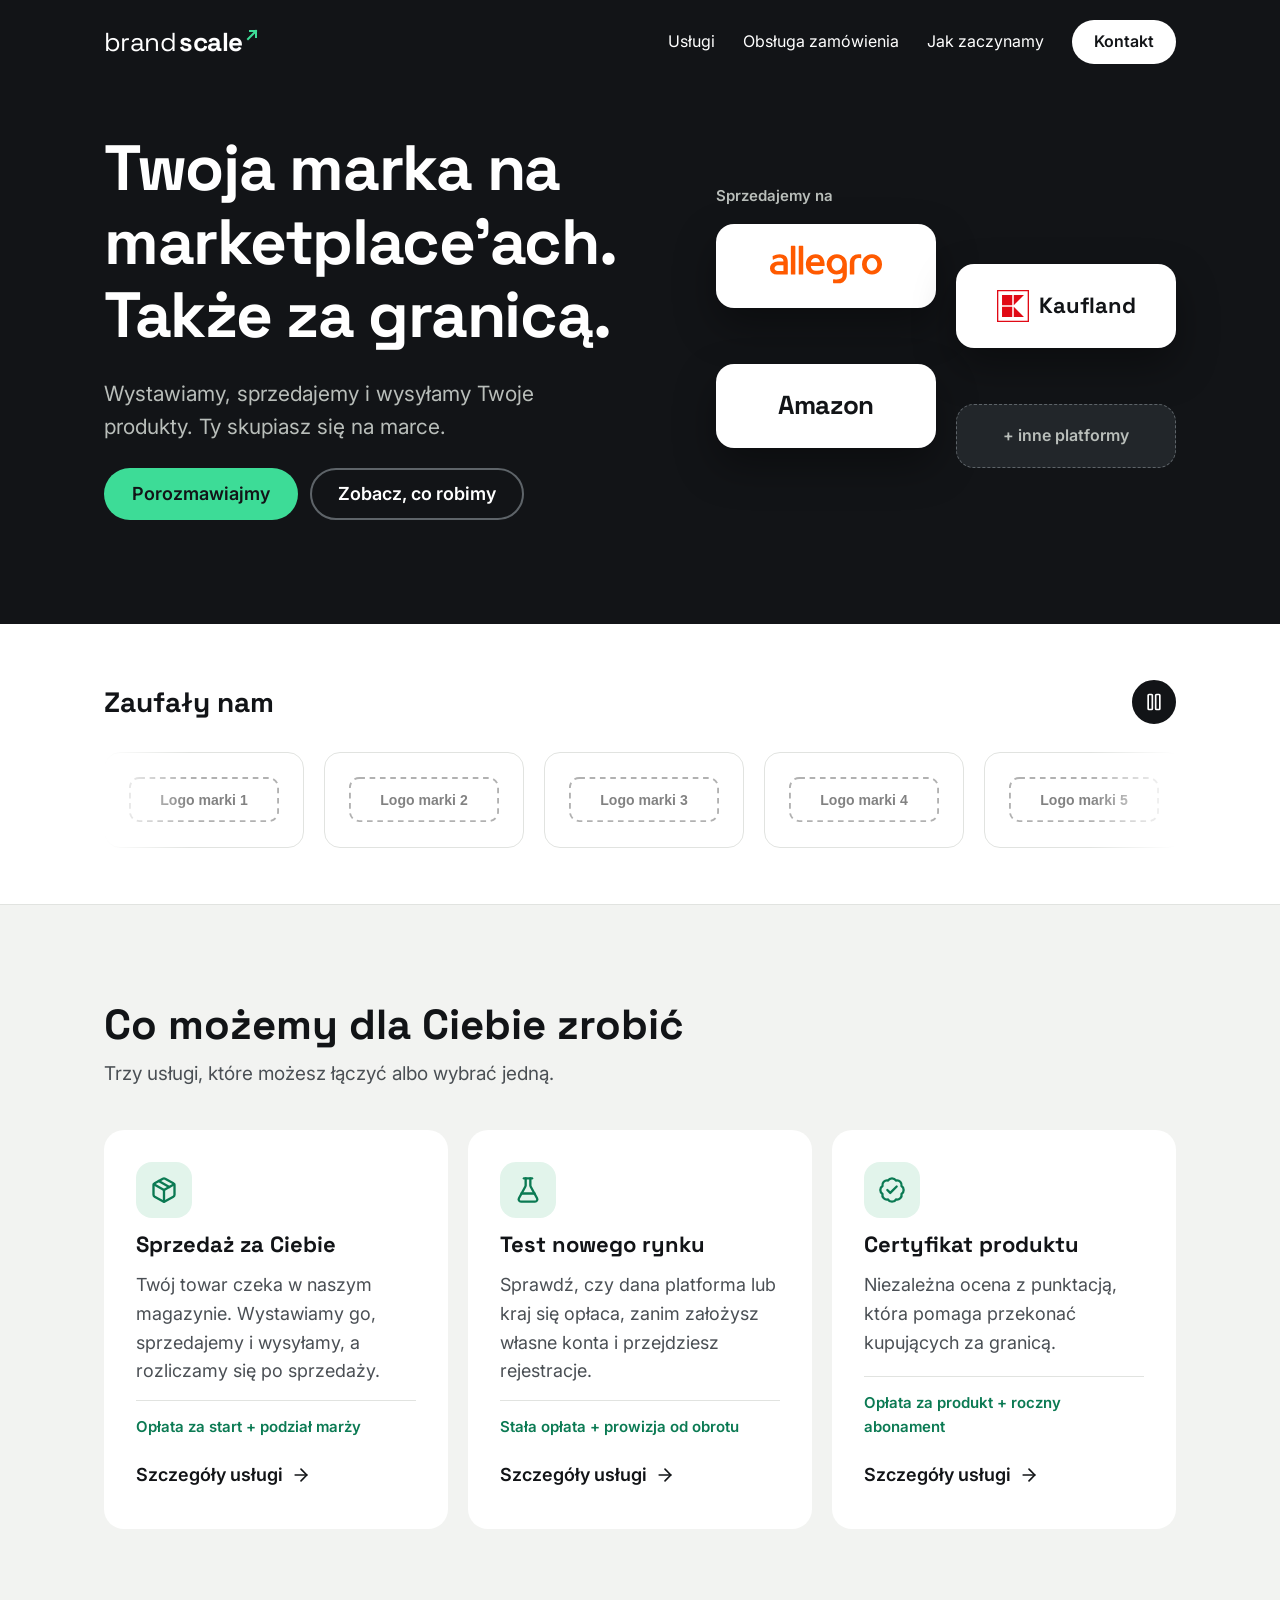
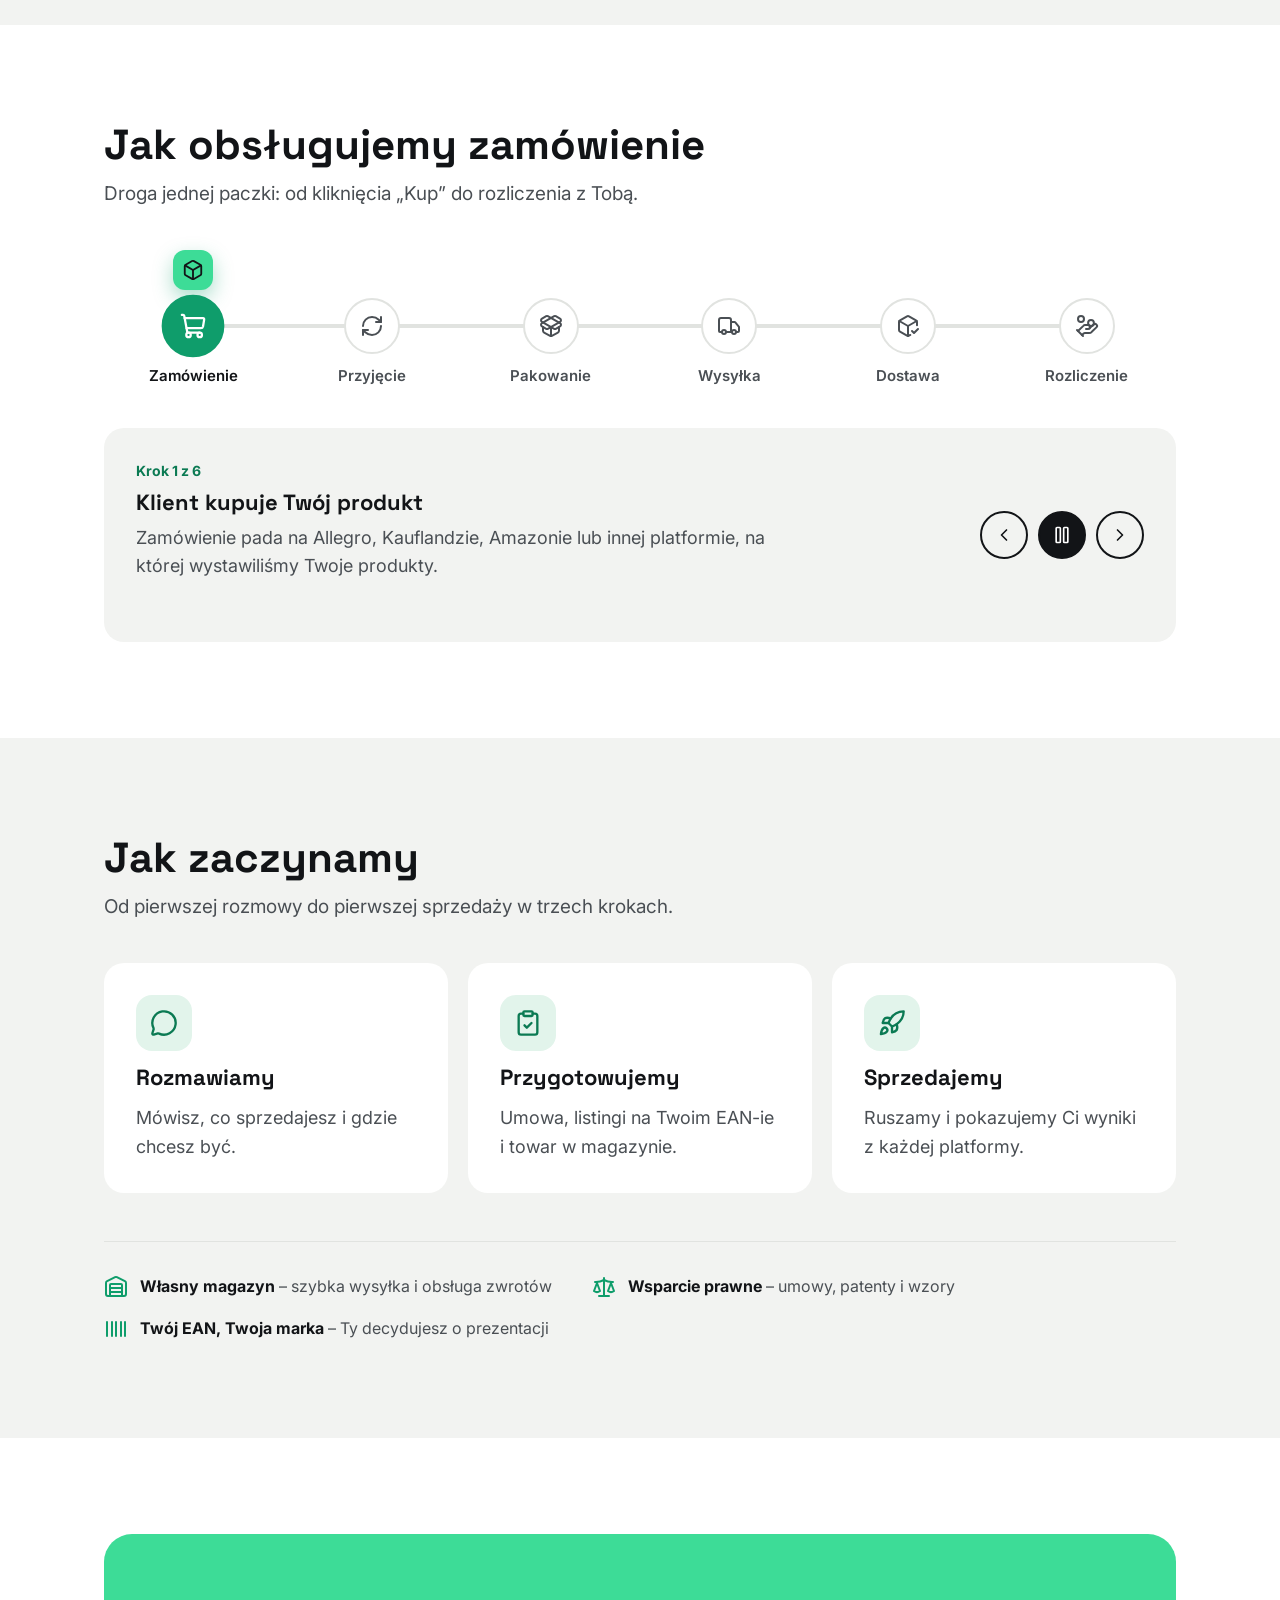
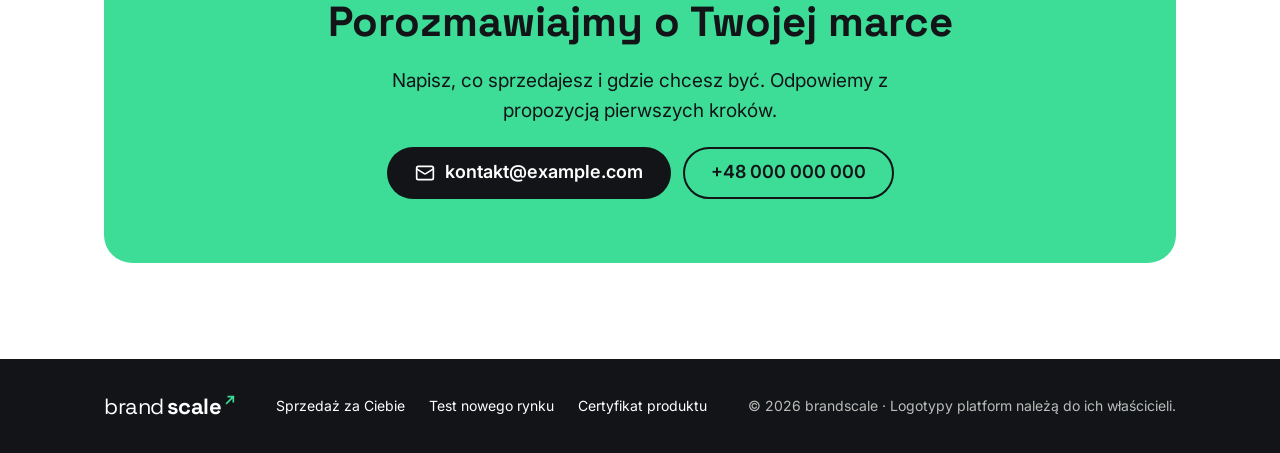
==== commit f8cdf32c: "Add files via upload" ====
--- a/index.html
+++ b/index.html
@@ -54,6 +54,29 @@
 
 <main>
 
+  <section id="brands" class="brands" aria-labelledby="brands-h">
+    <div class="wrap">
+      <div class="brands-head">
+        <h2 id="brands-h">Zaufały nam</h2>
+        <button type="button" class="round-btn round-btn-main" id="brands-toggle" aria-label="Zatrzymaj przewijanie logotypów">
+          <svg class="i-pause" aria-hidden="true" viewBox="0 0 24 24"><rect x="14" y="3" width="5" height="18" rx="1"/><rect x="5" y="3" width="5" height="18" rx="1"/></svg>
+          <svg class="i-play" aria-hidden="true" viewBox="0 0 24 24"><path d="M5 5a2 2 0 0 1 3.008-1.728l11.997 6.998a2 2 0 0 1 .003 3.458l-12 7A2 2 0 0 1 5 19z"/></svg>
+        </button>
+      </div>
+      <div class="brands-viewport">
+        <!-- Podmień pliki w assets/brands/ na logotypy marek i wpisz ich nazwy w alt -->
+        <ul class="brands-list">
+          <li class="brand"><img src="assets/brands/marka-1.svg" alt="[Nazwa marki 1]"></li>
+          <li class="brand"><img src="assets/brands/marka-2.svg" alt="[Nazwa marki 2]"></li>
+          <li class="brand"><img src="assets/brands/marka-3.svg" alt="[Nazwa marki 3]"></li>
+          <li class="brand"><img src="assets/brands/marka-4.svg" alt="[Nazwa marki 4]"></li>
+          <li class="brand"><img src="assets/brands/marka-5.svg" alt="[Nazwa marki 5]"></li>
+          <li class="brand"><img src="assets/brands/marka-6.svg" alt="[Nazwa marki 6]"></li>
+        </ul>
+      </div>
+    </div>
+  </section>
+
   <section id="uslugi" class="section">
     <div class="wrap">
       <div class="section-head">
@@ -66,18 +89,21 @@
           <h3>Sprzedaż za Ciebie</h3>
           <p>Twój towar czeka w naszym magazynie. Wystawiamy go, sprzedajemy i wysyłamy, a rozliczamy się po sprzedaży.</p>
           <p class="price">Opłata za start + podział marży</p>
+          <a href="sprzedaz.html" class="more">Szczegóły usługi <svg aria-hidden="true" viewBox="0 0 24 24"><path d="M5 12h14"/><path d="m12 5 7 7-7 7"/></svg></a>
         </article>
         <article class="card">
           <span class="icon" aria-hidden="true"><svg viewBox="0 0 24 24"><path d="M14 2v6a2 2 0 0 0 .245.96l5.51 10.08A2 2 0 0 1 18 22H6a2 2 0 0 1-1.755-2.96l5.51-10.08A2 2 0 0 0 10 8V2"/><path d="M6.453 15h11.094"/><path d="M8.5 2h7"/></svg></span>
           <h3>Test nowego rynku</h3>
           <p>Sprawdź, czy dana platforma lub kraj się opłaca, zanim założysz własne konta i przejdziesz rejestracje.</p>
           <p class="price">Stała opłata + prowizja od obrotu</p>
+          <a href="test-rynku.html" class="more">Szczegóły usługi <svg aria-hidden="true" viewBox="0 0 24 24"><path d="M5 12h14"/><path d="m12 5 7 7-7 7"/></svg></a>
         </article>
         <article class="card">
           <span class="icon" aria-hidden="true"><svg viewBox="0 0 24 24"><path d="M3.85 8.62a4 4 0 0 1 4.78-4.77 4 4 0 0 1 6.74 0 4 4 0 0 1 4.78 4.78 4 4 0 0 1 0 6.74 4 4 0 0 1-4.77 4.78 4 4 0 0 1-6.75 0 4 4 0 0 1-4.78-4.77 4 4 0 0 1 0-6.76Z"/><path d="m16 9-5.5 5.5L8 12"/></svg></span>
           <h3>Certyfikat produktu</h3>
           <p>Niezależna ocena z punktacją, która pomaga przekonać kupujących za granicą.</p>
           <p class="price">Opłata za produkt + roczny abonament</p>
+          <a href="certyfikacja.html" class="more">Szczegóły usługi <svg aria-hidden="true" viewBox="0 0 24 24"><path d="M5 12h14"/><path d="m12 5 7 7-7 7"/></svg></a>
         </article>
       </div>
     </div>
@@ -236,6 +262,11 @@
       <span class="logo-light">brand</span><span class="logo-bold">scale</span>
       <svg class="logo-arrow" aria-hidden="true" viewBox="0 0 18 18"><path d="M3 15 L15 3 M6 3 H15 V12"/></svg>
     </a>
+    <nav class="footer-links" aria-label="Usługi">
+      <a href="sprzedaz.html">Sprzedaż za Ciebie</a>
+      <a href="test-rynku.html">Test nowego rynku</a>
+      <a href="certyfikacja.html">Certyfikat produktu</a>
+    </nav>
     <p>© 2026 brandscale · Logotypy platform należą do ich właścicieli.</p>
   </div>
 </footer>
--- a/styles.css
+++ b/styles.css
@@ -90,20 +90,25 @@
 .lead { font-size: 21px; color: var(--on-dark-2); max-width: 520px; }
 
 /* Moving marketplace tiles */
-.cloud { flex: 1 1 420px; position: relative; height: 420px; --mx: 0; --my: 0; }
-.cloud-label { position: absolute; top: 0; left: 0; font-size: 15px; font-weight: 600; color: var(--on-dark-2); }
+/* Kafelki w siatce 2 kolumn z przesunięciem – układ nie rozjeżdża się na żadnej szerokości */
+.cloud {
+  flex: 1 1 360px; max-width: 460px;
+  display: grid; grid-template-columns: repeat(2, minmax(0, 1fr)); gap: 16px 20px; align-content: center;
+  --mx: 0; --my: 0;
+}
+.cloud-label { grid-column: 1 / -1; font-size: 15px; font-weight: 600; color: var(--on-dark-2); }
 .tile-pos {
-  position: absolute;
+  min-width: 0;
   transform: translate3d(calc(var(--mx) * var(--d) * 1px), calc(var(--my) * var(--d) * 1px), 0);
   transition: transform .4s ease-out;
 }
-.t1 { --d: 18; left: 2%;  top: 14%; }
-.t2 { --d: 30; right: 0;  top: 32%; }
-.t3 { --d: 24; left: 12%; top: 58%; }
-.t4 { --d: 12; right: 8%; top: 78%; }
+.t1 { --d: 14; }
+.t2 { --d: 22; margin-top: 40px; }
+.t3 { --d: 18; }
+.t4 { --d: 10; margin-top: 40px; }
 .tile {
   display: flex; align-items: center; justify-content: center; gap: 10px;
-  min-width: 180px; min-height: 84px; padding: 16px 28px;
+  width: 100%; min-height: 84px; padding: 16px 20px;
   background: var(--white); color: var(--graphite); border-radius: 18px;
   box-shadow: 0 18px 40px rgba(0, 0, 0, .35);
   animation: float 6s ease-in-out infinite;
@@ -167,7 +172,8 @@
 .flow-parcel.bump { animation: bump .6s ease-in-out; }
 @keyframes bump { 50% { transform: translateY(-8px) rotate(-6deg); } }
 
-.flow-steps { position: relative; display: grid; grid-template-columns: repeat(6, minmax(0, 1fr)); gap: 8px; padding-top: 48px; }
+/* gap 0, żeby środki ikon dokładnie pokrywały się z linią i paczką */
+.flow-steps { position: relative; display: grid; grid-template-columns: repeat(6, minmax(0, 1fr)); gap: 0; padding-top: 48px; }
 .flow-step {
   width: 100%; display: flex; flex-direction: column; align-items: center; gap: 10px;
   padding: 0 0 8px; background: none; border: 0; cursor: pointer; color: var(--text-2);
@@ -190,9 +196,11 @@
   margin-top: 32px; padding: 32px; border-radius: var(--radius); background: var(--bg);
   display: flex; flex-wrap: wrap; align-items: center; justify-content: space-between; gap: 24px;
 }
-.flow-details { flex: 1 1 420px; min-height: 132px; }
-.flow-detail { display: flex; flex-direction: column; gap: 8px; animation: fadeUp .4s ease-out; }
-.flow-detail[hidden] { display: none; }
+/* Wszystkie opisy w jednej komórce siatki: panel ma stałą wysokość i strona nie skacze przy zmianie kroku */
+.flow-details { flex: 1 1 320px; min-width: 0; display: grid; }
+.flow-detail { grid-area: 1 / 1; display: flex; flex-direction: column; gap: 8px; }
+.flow-detail[hidden] { display: flex; visibility: hidden; }
+.flow-detail.enter { animation: fadeUp .4s ease-out; }
 .flow-detail p { color: var(--text-2); max-width: 640px; }
 .flow-count { font-size: 14px; font-weight: 700; color: var(--green-dark) !important; }
 @keyframes fadeUp { from { opacity: 0; transform: translateY(8px); } }
@@ -231,13 +239,91 @@
 .footer { background: var(--graphite); color: var(--on-dark-2); padding: 36px 0; font-size: 14px; }
 .footer-row { display: flex; flex-wrap: wrap; align-items: center; justify-content: space-between; gap: 12px 24px; }
 
+/* ---------- Link "Szczegóły usługi" w kartach ---------- */
+.more {
+  display: inline-flex; align-items: center; gap: 8px; min-height: 44px;
+  font-weight: 600; color: var(--graphite); text-decoration: none;
+}
+.more svg { width: 20px; height: 20px; fill: none; stroke: currentColor; stroke-width: 2; stroke-linecap: round; stroke-linejoin: round; transition: translate .2s; }
+.more:hover { color: var(--green-dark); }
+.more:hover svg { translate: 4px 0; }
+
+/* ---------- Karuzela marek ---------- */
+.brands { padding: 56px 0; background: var(--white); border-bottom: 1px solid var(--line); }
+.brands-head { display: flex; flex-wrap: wrap; align-items: center; justify-content: space-between; gap: 12px 24px; margin-bottom: 28px; }
+.brands-head h2 { font-size: clamp(22px, 2.6vw, 28px); }
+.brands-viewport {
+  overflow: hidden;
+  -webkit-mask-image: linear-gradient(to right, transparent, #000 8%, #000 92%, transparent);
+          mask-image: linear-gradient(to right, transparent, #000 8%, #000 92%, transparent);
+}
+.brands-list { display: flex; width: max-content; animation: marquee 32s linear infinite; }
+.brands-viewport:hover .brands-list, .brands.is-paused .brands-list { animation-play-state: paused; }
+.brand {
+  flex: none; margin-right: 20px; width: 200px; height: 96px;
+  display: flex; align-items: center; justify-content: center;
+  border: 1px solid var(--line); border-radius: 16px; background: var(--white);
+}
+.brand img { max-width: 150px; max-height: 48px; filter: grayscale(1); opacity: .8; transition: filter .2s, opacity .2s; }
+.brand:hover img { filter: none; opacity: 1; }
+@keyframes marquee { to { transform: translateX(-50%); } }
+.brands .round-btn { width: 44px; height: 44px; }
+
+/* ---------- Podstrony usług ---------- */
+.crumbs { display: flex; flex-wrap: wrap; gap: 8px; font-size: 15px; color: var(--on-dark-2); }
+.crumbs a { color: var(--white); }
+.crumbs a:hover { color: var(--green-light); }
+.sub-icon {
+  display: inline-flex; align-items: center; justify-content: center;
+  width: 64px; height: 64px; border-radius: 18px; background: var(--graphite-2); color: var(--green-light);
+}
+.sub-icon svg { width: 32px; height: 32px; fill: none; stroke: currentColor; stroke-width: 2; stroke-linecap: round; stroke-linejoin: round; }
+
+.price-card {
+  flex: 1 1 340px; max-width: 440px; background: var(--white); color: var(--graphite);
+  border-radius: var(--radius); padding: 32px; display: flex; flex-direction: column; gap: 16px;
+}
+.price-card-label { font-size: 14px; font-weight: 700; color: var(--green-dark); }
+.price-item h3 { font-size: 24px; margin-bottom: 4px; }
+.price-item p { color: var(--text-2); }
+.price-plus { font-family: var(--head); font-size: 28px; font-weight: 700; color: var(--green); line-height: 1; }
+
+.features { display: grid; grid-template-columns: repeat(auto-fit, minmax(260px, 1fr)); gap: 20px; }
+.feature { flex-direction: row; align-items: flex-start; gap: 16px; }
+.check {
+  flex: none; display: inline-flex; align-items: center; justify-content: center;
+  width: 36px; height: 36px; border-radius: 50%; background: var(--green-tint); color: var(--green-dark);
+}
+.check svg { width: 20px; height: 20px; fill: none; stroke: currentColor; stroke-width: 2.5; stroke-linecap: round; stroke-linejoin: round; }
+.feature h3 { font-size: 19px; margin-bottom: 4px; }
+
+.how { display: grid; grid-template-columns: repeat(auto-fit, minmax(220px, 1fr)); gap: 20px; counter-reset: how; }
+.how-label { font-size: 14px; font-weight: 700; color: var(--green-dark) !important; }
+
+.how-note { margin-top: 28px; color: var(--text-2); }
+.how-note a { color: var(--green-dark); font-weight: 600; }
+.footer-links a[aria-current="page"] { color: var(--green-light); }
+
+.service-links { display: grid; grid-template-columns: repeat(auto-fit, minmax(280px, 1fr)); gap: 20px; }
+.service-link {
+  display: flex; align-items: center; gap: 16px; padding: 24px; border-radius: var(--radius);
+  background: var(--white); color: var(--graphite); text-decoration: none; border: 2px solid transparent;
+  transition: border-color .2s;
+}
+.service-link:hover { border-color: var(--green); color: var(--graphite); }
+.service-link span:nth-child(2) { flex: 1; font-family: var(--head); font-size: 20px; font-weight: 700; }
+.service-link .more-arrow { width: 22px; height: 22px; fill: none; stroke: currentColor; stroke-width: 2; stroke-linecap: round; stroke-linejoin: round; }
+
+.footer-links { display: flex; flex-wrap: wrap; gap: 8px 24px; }
+.footer-links a { color: var(--white); text-decoration: none; }
+.footer-links a:hover { color: var(--green-light); }
+
 /* ---------- Mobile ---------- */
 @media (max-width: 760px) {
   .hero { padding: 24px 0 64px; }
-  .cloud { height: auto; display: grid; grid-template-columns: repeat(2, minmax(0, 1fr)); gap: 12px; }
-  .cloud-label { position: static; grid-column: 1 / -1; }
-  .tile-pos { position: static; transform: none; }
-  .tile { min-width: 0; min-height: 76px; padding: 12px; }
+  .cloud { gap: 12px; max-width: none; }
+  .t2, .t4 { margin-top: 20px; }
+  .tile { min-height: 76px; padding: 12px; }
   .tile-name { font-size: 18px; }
   .tile-name-lg { font-size: 20px; }
   .tile-mark { width: 26px; height: 26px; }
@@ -247,10 +333,20 @@
   .flow-track { display: none; }
   .flow-steps { grid-template-columns: repeat(3, minmax(0, 1fr)); padding-top: 0; row-gap: 20px; }
   .contact-box { padding: 48px 20px; border-radius: 20px; }
+  .brands { padding: 40px 0; }
+  .brand { width: 160px; height: 80px; margin-right: 14px; }
+  .brand img { max-width: 120px; max-height: 40px; }
+  .price-card { padding: 24px; }
 }
 
 @media (prefers-reduced-motion: reduce) {
   html { scroll-behavior: auto; }
-  .tile, .flow-detail, .flow-parcel.bump { animation: none; }
+  .tile, .flow-detail, .flow-parcel.bump, .flow-detail.enter { animation: none; }
+  .brands-list { animation: none; flex-wrap: wrap; width: auto; row-gap: 14px; }
+  .brands-viewport { -webkit-mask-image: none; mask-image: none; }
+  .brands .round-btn { display: none; }
   .tile-pos, .flow-progress, .flow-parcel, .flow-icon, .btn { transition: none; }
 }
+
+/* Karty na białych sekcjach dostają szare tło, żeby były widoczne */
+.section-white .card, .section-white .service-link { background: var(--bg); }
